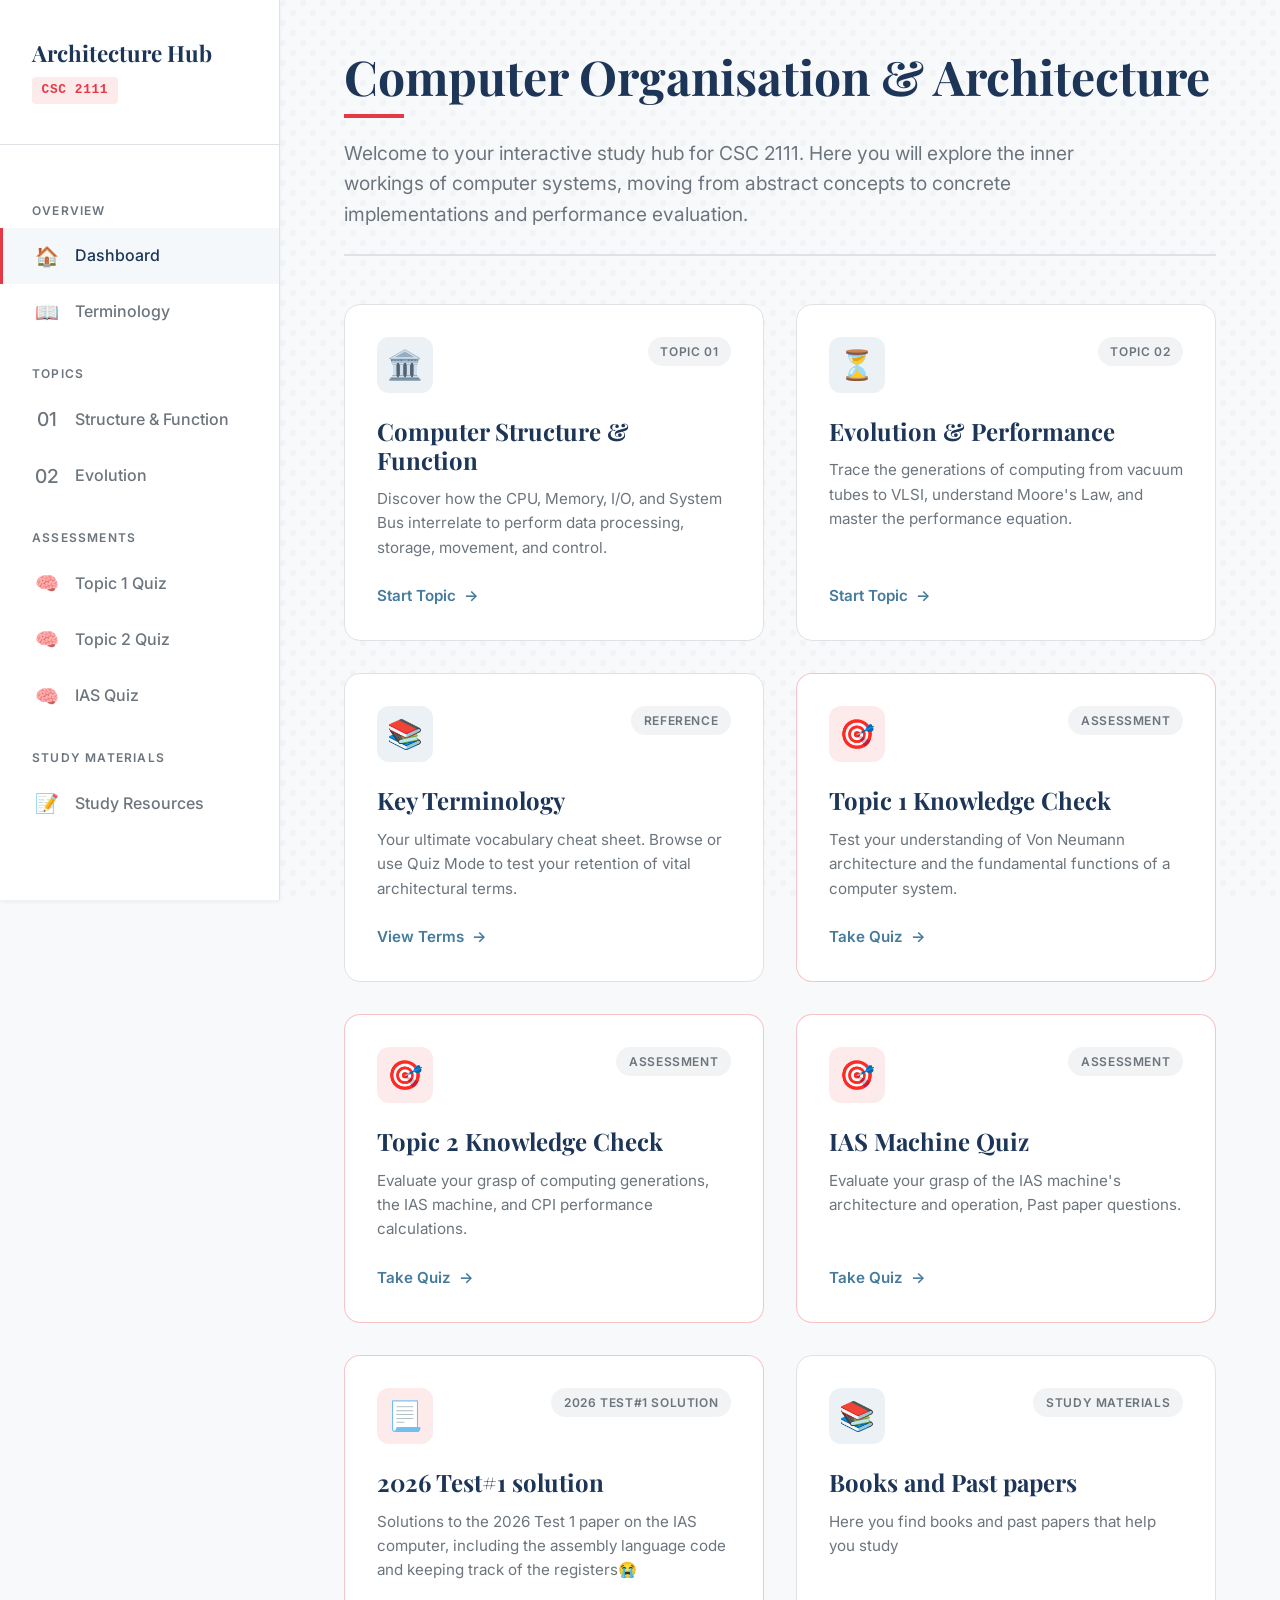
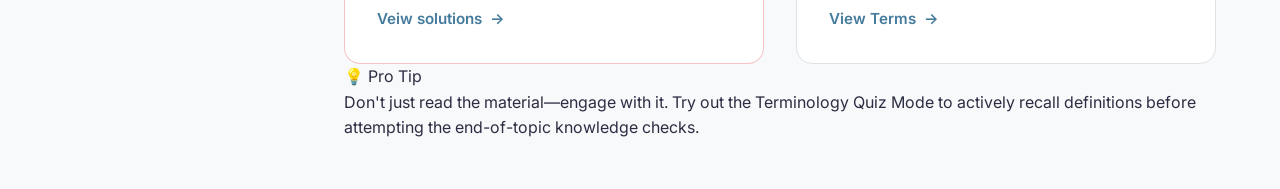
==== index.html @ 971e926a "Fix typo in card text for 2026 Test#1 solution" ====
<!DOCTYPE html>
<html lang="en">
<head>
    <meta charset="UTF-8">
    <meta name="viewport" content="width=device-width, initial-scale=1.0">
    <title>CSC 2111 - Computer Architecture Hub</title>
    <link rel="stylesheet" href="styles.css">
</head>
<body>

    <!-- Sidebar Navigation -->
    <aside class="sidebar">
        <div class="sidebar-header">
            <h2>Architecture Hub</h2>
            <span class="course-code">CSC 2111</span>
        </div>
        
        <nav class="nav-menu">
            <div class="nav-group-title">Overview</div>
            <ul>
                <li class="nav-item"><a href="index.html" class="nav-link active"><span class="nav-icon">🏠</span> Dashboard</a></li>
                <li class="nav-item"><a href="terminology.html" class="nav-link"><span class="nav-icon">📖</span> Terminology</a></li>
            </ul>

            <div class="nav-group-title">Topics</div>
            <ul>
                <li class="nav-item"><a href="topic1.html" class="nav-link"><span class="nav-icon">01</span> Structure & Function</a></li>
                <li class="nav-item"><a href="topic2.html" class="nav-link"><span class="nav-icon">02</span> Evolution</a></li>
            </ul>
            <div class="nav-group-title">Assessments</div>
            <ul>
                <li class="nav-item"><a href="quiz_topic1.html" class="nav-link"><span class="nav-icon">🧠</span> Topic 1 Quiz</a></li>
                <li class="nav-item"><a href="quiz_topic2.html" class="nav-link"><span class="nav-icon">🧠</span> Topic 2 Quiz</a></li>
                <li class="nav-item"><a href="IAS_Quiz_CSC2111.html" class="nav-link"><span class="nav-icon">🧠</span> IAS Quiz</a></li>
            </ul>
            <div class="nav-group-title">Study Materials</div>
            <ul>
                <li class="nav-item"><a href="https://drive.google.com/drive/folders/1xwONuQDSrN_1rwHUkRajKrvDlfbT7kjL?usp=drive_link" class="nav-link"><span class="nav-icon">📝</span> Study Resources</a></li>
            </ul>
        </nav>
    </aside>

    <!-- Main Content -->
    <main class="main-content">
        <header class="page-header">
            <h1 class="page-title">Computer Organisation & Architecture</h1>
            <p class="page-description">
                Welcome to your interactive study hub for CSC 2111. Here you will explore the inner workings of computer systems, moving from abstract concepts to concrete implementations and performance evaluation.
            </p>
        </header>

        <section class="dashboard-grid">
            
            <a href="topic1.html" class="card">
                <div class="card-top">
                    <div class="card-icon">🏛️</div>
                    <span class="card-tag">Topic 01</span>
                </div>
                <h3 class="card-title">Computer Structure & Function</h3>
                <p class="card-text">Discover how the CPU, Memory, I/O, and System Bus interrelate to perform data processing, storage, movement, and control.</p>
                <div class="card-action">Start Topic</div>
            </a>

            <a href="topic2.html" class="card">
                <div class="card-top">
                    <div class="card-icon">⏳</div>
                    <span class="card-tag">Topic 02</span>
                </div>
                <h3 class="card-title">Evolution & Performance</h3>
                <p class="card-text">Trace the generations of computing from vacuum tubes to VLSI, understand Moore's Law, and master the performance equation.</p>
                <div class="card-action">Start Topic</div>
            </a>

            <a href="csc2111_terminology.html" class="card">
                <div class="card-top">
                    <div class="card-icon">📚</div>
                    <span class="card-tag">Reference</span>
                </div>
                <h3 class="card-title">Key Terminology</h3>
                <p class="card-text">Your ultimate vocabulary cheat sheet. Browse or use Quiz Mode to test your retention of vital architectural terms.</p>
                <div class="card-action">View Terms</div>
            </a>

            <a href="quiz_topic1.html" class="card quiz-card">
                <div class="card-top">
                    <div class="card-icon">🎯</div>
                    <span class="card-tag">Assessment</span>
                </div>
                <h3 class="card-title">Topic 1 Knowledge Check</h3>
                <p class="card-text">Test your understanding of Von Neumann architecture and the fundamental functions of a computer system.</p>
                <div class="card-action">Take Quiz</div>
            </a>

            <a href="quiz_topic2.html" class="card quiz-card">
                <div class="card-top">
                    <div class="card-icon">🎯</div>
                    <span class="card-tag">Assessment</span>
                </div>
                <h3 class="card-title">Topic 2 Knowledge Check</h3>
                <p class="card-text">Evaluate your grasp of computing generations, the IAS machine, and CPI performance calculations.</p>
                <div class="card-action">Take Quiz</div>
            </a>

            <a href="IAS_Quiz_CSC2111.html" class="card quiz-card">
                <div class="card-top">
                    <div class="card-icon">🎯</div>
                    <span class="card-tag">Assessment</span>
                </div>
                <h3 class="card-title">IAS Machine Quiz</h3>
                <p class="card-text">Evaluate your grasp of the IAS machine's architecture and operation, Past paper questions.</p>
                <div class="card-action">Take Quiz</div>
            </a>
             <a href="https://drive.google.com/file/d/1ZmFX_OS6eNRaTkZu0lhBbYvGMC4f3Sz4/view?usp=drive_link" class="card quiz-card">
                <div class="card-top">
                    <div class="card-icon">📃</div>
                    <span class="card-tag">2026 Test#1 solution</span>
                </div>
                <h3 class="card-title">2026 Test#1 solution</h3>
                <p class="card-text">Solutions to the 2026 Test 1 paper on the IAS computer, including the assembly language code and keeping track of the registers😭</p>
                <div class="card-action">Veiw solutions</div>
            </a>

            <a href="https://drive.google.com/drive/folders/1xwONuQDSrN_1rwHUkRajKrvDlfbT7kjL?usp=drive_link" class="card">
                <div class="card-top">
                    <div class="card-icon">📚</div>
                    <span class="card-tag">Study Materials </span>
                </div>
                <h3 class="card-title">Books and Past papers</h3>
                <p class="card-text">Here you find books and past papers that help you study</p>
                <div class="card-action">View Terms</div>
            </a>

        </section>

        <div class="callout">
            <div class="callout-title">
                <span class="callout-icon">💡</span> Pro Tip
            </div>
            <p>Don't just read the material—engage with it. Try out the Terminology Quiz Mode to actively recall definitions before attempting the end-of-topic knowledge checks.</p>
        </div>
    </main>

</body>
</html>
---- styles.css ----
@import url('https://fonts.googleapis.com/css2?family=Inter:wght@300;400;500;600&family=Playfair+Display:ital,wght@0,400;0,600;0,700;1,400&display=swap');

:root {
  --bg-color: #f8f9fa;
  --surface-color: #ffffff;
  --text-primary: #2b2d42;
  --text-secondary: #6c757d;
  --accent-primary: #1d3557;
  --accent-secondary: #457b9d;
  --accent-highlight: #e63946;
  --border-color: #dee2e6;
  --success-color: #2a9d8f;
  
  --font-heading: 'Playfair Display', serif;
  --font-body: 'Inter', sans-serif;
  --font-mono: 'Courier New', Courier, monospace;
  
  --shadow-sm: 0 2px 4px rgba(0,0,0,0.05);
  --shadow-md: 0 4px 12px rgba(0,0,0,0.08);
  --shadow-hover: 0 8px 24px rgba(0,0,0,0.12);
  
  --radius-sm: 4px;
  --radius-md: 8px;
  --radius-lg: 16px;
  
  --nav-width: 280px;
}

* {
  margin: 0;
  padding: 0;
  box-sizing: border-box;
}

body {
  font-family: var(--font-body);
  background-color: var(--bg-color);
  color: var(--text-primary);
  line-height: 1.6;
  display: flex;
  min-height: 100vh;
}

/* Background Texture */
body::before {
  content: '';
  position: fixed;
  inset: 0;
  background-image: url("data:image/svg+xml,%3Csvg width='20' height='20' viewBox='0 0 20 20' xmlns='http://www.w3.org/2000/svg'%3E%3Cg fill='%23e9ecef' fill-opacity='0.4' fill-rule='evenodd'%3E%3Ccircle cx='3' cy='3' r='3'/%3E%3Ccircle cx='13' cy='13' r='3'/%3E%3C/g%3E%3C/svg%3E");
  pointer-events: none;
  z-index: -1;
}

/* Typography */
h1, h2, h3, h4, h5, h6 {
  font-family: var(--font-heading);
  color: var(--accent-primary);
  line-height: 1.2;
}

a {
  color: inherit;
  text-decoration: none;
  transition: all 0.2s ease;
}

a:hover {
  color: var(--accent-highlight);
}

/* Sidebar Navigation */
.sidebar {
  width: var(--nav-width);
  background-color: var(--surface-color);
  border-right: 1px solid var(--border-color);
  height: 100vh;
  position: fixed;
  left: 0;
  top: 0;
  display: flex;
  flex-direction: column;
  box-shadow: var(--shadow-sm);
  z-index: 1000;
}

.sidebar-header {
  padding: 2.5rem 2rem;
  border-bottom: 1px solid var(--border-color);
  background-color: var(--surface-color);
}

.sidebar-header h2 {
  font-size: 1.4rem;
  font-weight: 700;
  margin-bottom: 0.5rem;
}

.course-code {
  display: inline-block;
  font-family: var(--font-mono);
  font-size: 0.8rem;
  color: var(--accent-highlight);
  background-color: rgba(230, 57, 70, 0.1);
  padding: 0.2rem 0.6rem;
  border-radius: var(--radius-sm);
  font-weight: 600;
  letter-spacing: 0.05em;
}

.nav-menu {
  padding: 2rem 0;
  overflow-y: auto;
  flex-grow: 1;
}

.nav-item {
  list-style: none;
}

.nav-link {
  display: flex;
  align-items: center;
  padding: 0.8rem 2rem;
  color: var(--text-secondary);
  font-weight: 500;
  transition: all 0.2s ease;
  border-left: 3px solid transparent;
}

.nav-link:hover, .nav-link.active {
  color: var(--accent-primary);
  background-color: rgba(69, 123, 157, 0.05);
  border-left-color: var(--accent-highlight);
}

.nav-icon {
  margin-right: 1rem;
  font-size: 1.2rem;
  width: 24px;
  text-align: center;
}

.nav-group-title {
  padding: 1.5rem 2rem 0.5rem;
  font-size: 0.75rem;
  text-transform: uppercase;
  letter-spacing: 0.1em;
  color: var(--text-secondary);
  font-weight: 600;
}

/* Main Content Area */
.main-content {
  flex: 1;
  margin-left: var(--nav-width);
  padding: 3rem 4rem;
  max-width: 1400px;
  width: 100%;
}

/* Page Header */
.page-header {
  margin-bottom: 3rem;
  padding-bottom: 1.5rem;
  border-bottom: 2px solid var(--border-color);
  animation: fadeInDown 0.8s ease;
}

.page-title {
  font-size: 3rem;
  margin-bottom: 1rem;
  position: relative;
}

.page-title::after {
  content: '';
  position: absolute;
  bottom: -0.8rem;
  left: 0;
  width: 60px;
  height: 4px;
  background-color: var(--accent-highlight);
}

.page-description {
  font-size: 1.2rem;
  color: var(--text-secondary);
  max-width: 800px;
  margin-top: 2rem;
}

/* Dashboard Grid */
.dashboard-grid {
  display: grid;
  grid-template-columns: repeat(auto-fit, minmax(320px, 1fr));
  gap: 2rem;
  animation: fadeInUp 0.8s ease 0.2s backwards;
}

/* Cards */
.card {
  background-color: var(--surface-color);
  border-radius: var(--radius-lg);
  border: 1px solid var(--border-color);
  padding: 2rem;
  transition: all 0.3s ease;
  position: relative;
  overflow: hidden;
  display: flex;
  flex-direction: column;
}

.card:hover {
  transform: translateY(-5px);
  box-shadow: var(--shadow-hover);
  border-color: var(--accent-secondary);
}

.card-top {
  display: flex;
  justify-content: space-between;
  align-items: flex-start;
  margin-bottom: 1.5rem;
}

.card-icon {
  width: 56px;
  height: 56px;
  border-radius: 12px;
  background: rgba(69, 123, 157, 0.1);
  color: var(--accent-secondary);
  display: flex;
  align-items: center;
  justify-content: center;
  font-size: 1.8rem;
}

.card-tag {
  font-size: 0.75rem;
  font-weight: 600;
  text-transform: uppercase;
  letter-spacing: 0.05em;
  padding: 0.3rem 0.8rem;
  border-radius: 20px;
  background-color: #f1f3f5;
  color: var(--text-secondary);
}

.card-title {
  font-size: 1.5rem;
  margin-bottom: 0.8rem;
  color: var(--accent-primary);
}

.card-text {
  color: var(--text-secondary);
  font-size: 0.95rem;
  margin-bottom: 1.5rem;
  flex-grow: 1;
}

.card-action {
  display: inline-flex;
  align-items: center;
  font-weight: 600;
  font-size: 0.95rem;
  color: var(--accent-secondary);
}

.card-action::after {
  content: '→';
  margin-left: 0.5rem;
  transition: transform 0.2s ease;
}

.card:hover .card-action::after {
  transform: translateX(5px);
}

/* Quizzes specific styling */
.quiz-card {
  border-color: rgba(230, 57, 70, 0.3);
}

.quiz-card .card-icon {
  background: rgba(230, 57, 70, 0.1);
  color: var(--accent-highlight);
}

/* Animations */
@keyframes fadeInUp {
  from { opacity: 0; transform: translateY(20px); }
  to { opacity: 1; transform: translateY(0); }
}

@keyframes fadeInDown {
  from { opacity: 0; transform: translateY(-20px); }
  to { opacity: 1; transform: translateY(0); }
}

/* Responsive */
@media (max-width: 992px) {
  .sidebar {
    transform: translateX(-100%);
    transition: transform 0.3s ease;
  }
  
  .main-content {
    margin-left: 0;
    padding: 2rem;
  }
}
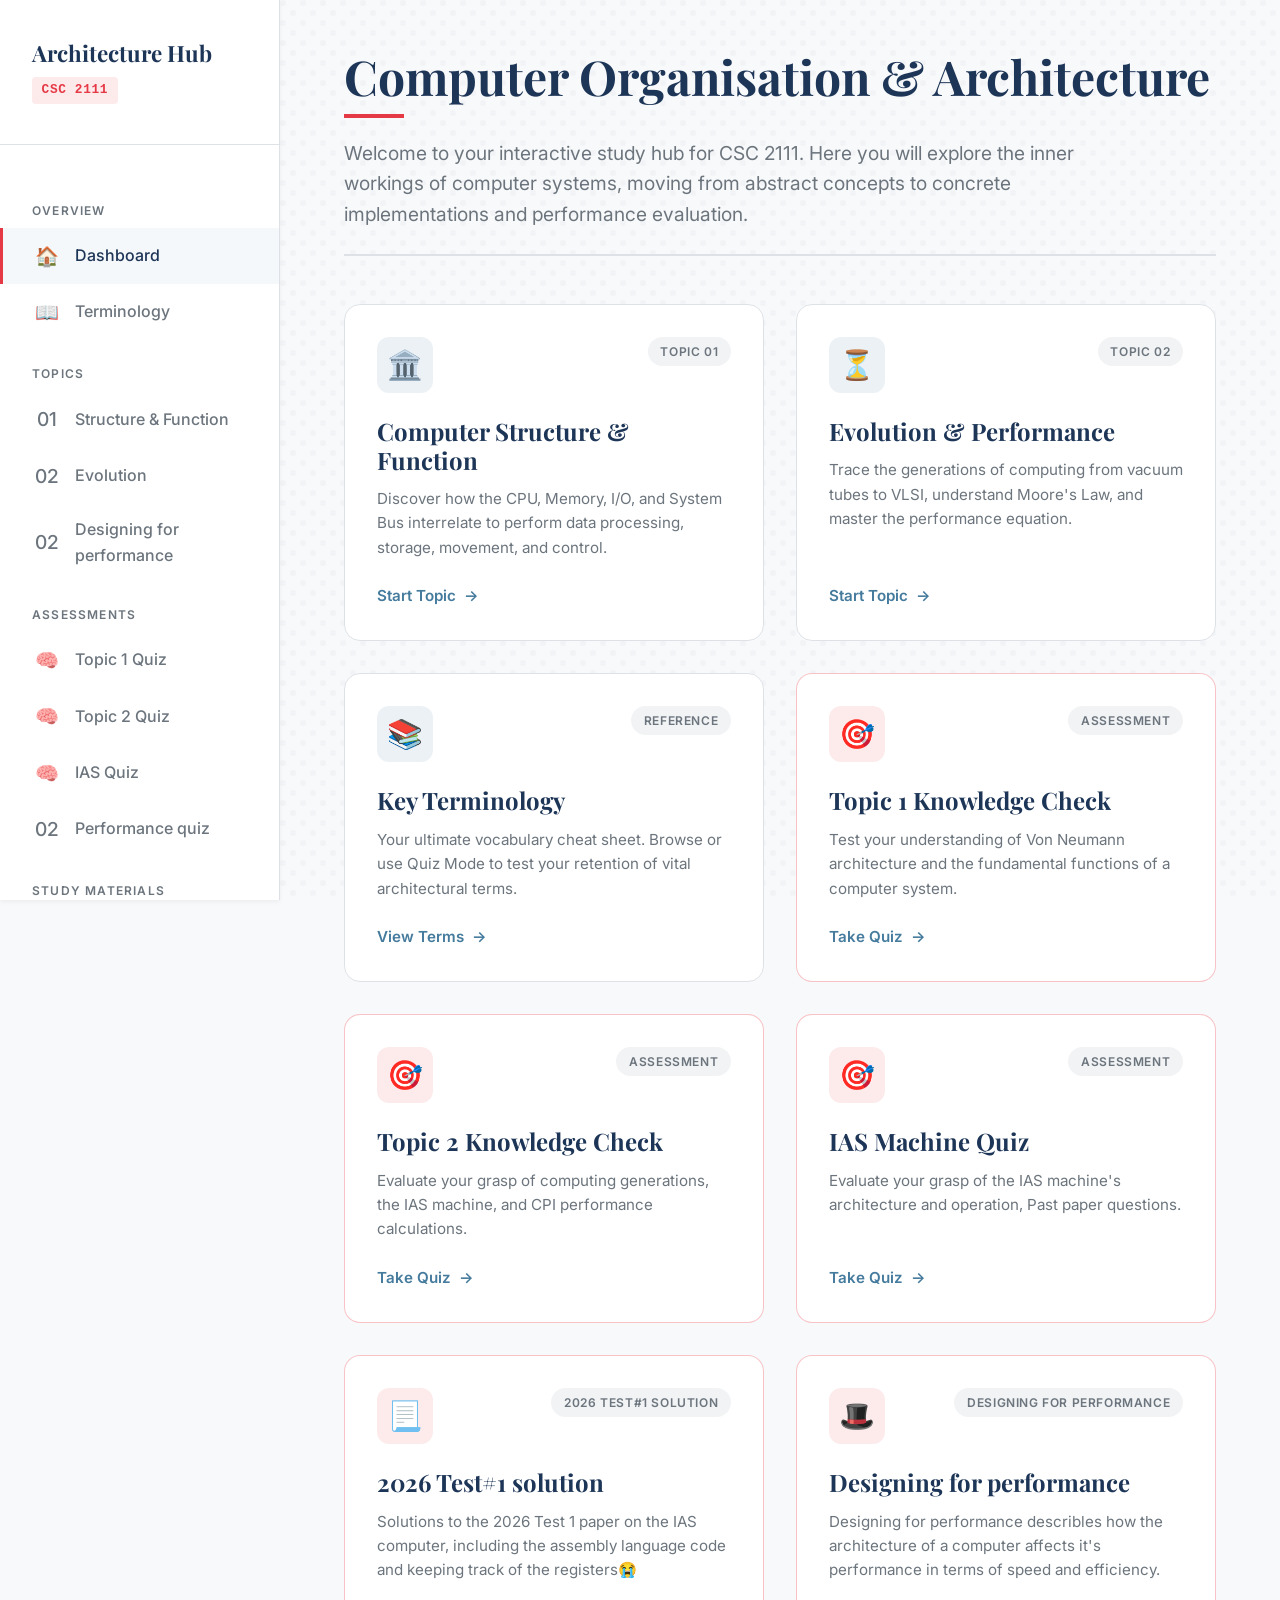
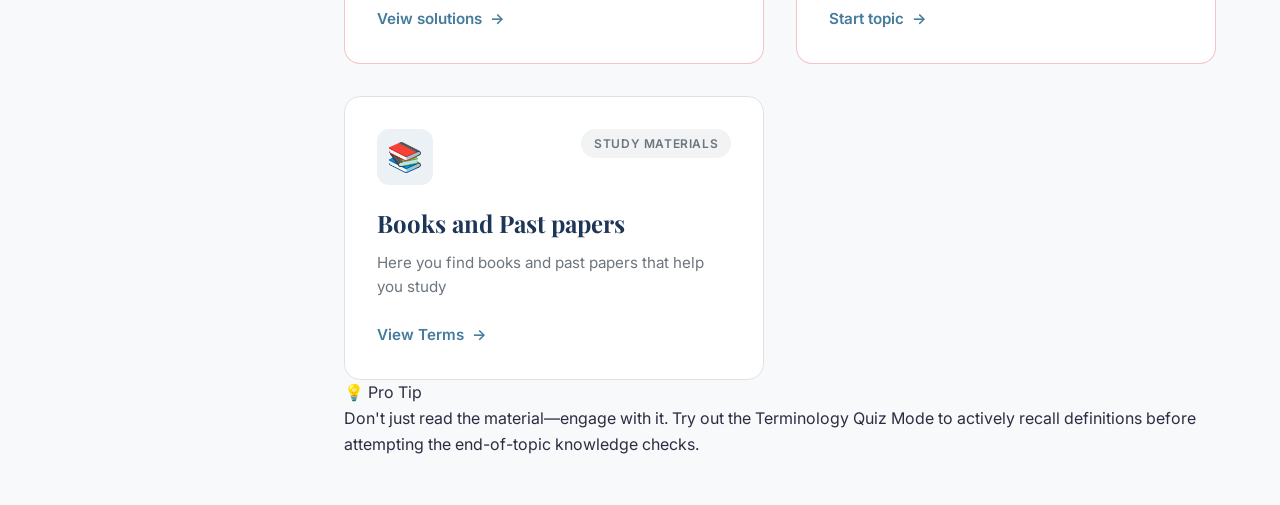
==== commit 6fbc4595: "Update navigation links and add performance topic Added a new topic which is designing for performan" ====
--- a/index.html
+++ b/index.html
@@ -19,19 +19,21 @@
             <div class="nav-group-title">Overview</div>
             <ul>
                 <li class="nav-item"><a href="index.html" class="nav-link active"><span class="nav-icon">🏠</span> Dashboard</a></li>
-                <li class="nav-item"><a href="terminology.html" class="nav-link"><span class="nav-icon">📖</span> Terminology</a></li>
+                <li class="nav-item"><a href="csc2111_terminology.html" class="nav-link"><span class="nav-icon">📖</span> Terminology</a></li>
             </ul>
 
             <div class="nav-group-title">Topics</div>
             <ul>
                 <li class="nav-item"><a href="topic1.html" class="nav-link"><span class="nav-icon">01</span> Structure & Function</a></li>
                 <li class="nav-item"><a href="topic2.html" class="nav-link"><span class="nav-icon">02</span> Evolution</a></li>
+                <li class="nav-item"><a href="topic3_performance.html" class="nav-link"><span class="nav-icon">02</span> Designing for performance</a></li>
             </ul>
             <div class="nav-group-title">Assessments</div>
             <ul>
                 <li class="nav-item"><a href="quiz_topic1.html" class="nav-link"><span class="nav-icon">🧠</span> Topic 1 Quiz</a></li>
                 <li class="nav-item"><a href="quiz_topic2.html" class="nav-link"><span class="nav-icon">🧠</span> Topic 2 Quiz</a></li>
                 <li class="nav-item"><a href="IAS_Quiz_CSC2111.html" class="nav-link"><span class="nav-icon">🧠</span> IAS Quiz</a></li>
+                <li class="nav-item"><a href="topic3_performance.html" class="nav-link"><span class="nav-icon">02</span> Performance quiz</a></li>
             </ul>
             <div class="nav-group-title">Study Materials</div>
             <ul>
@@ -119,6 +121,15 @@
                 <p class="card-text">Solutions to the 2026 Test 1 paper on the IAS computer, including the assembly language code and keeping track of the registers😭</p>
                 <div class="card-action">Veiw solutions</div>
             </a>
+             <a href="topic3_performance.html" class="card quiz-card">
+                <div class="card-top">
+                    <div class="card-icon">🎩</div>
+                    <span class="card-tag">Designing for performance</span>
+                </div>
+                <h3 class="card-title">Designing for performance</h3>
+                <p class="card-text">Designing for performance describles how the architecture of a computer affects it's performance in terms of speed and efficiency.</p>
+                <div class="card-action">Start topic</div>
+            </a>
 
             <a href="https://drive.google.com/drive/folders/1xwONuQDSrN_1rwHUkRajKrvDlfbT7kjL?usp=drive_link" class="card">
                 <div class="card-top">
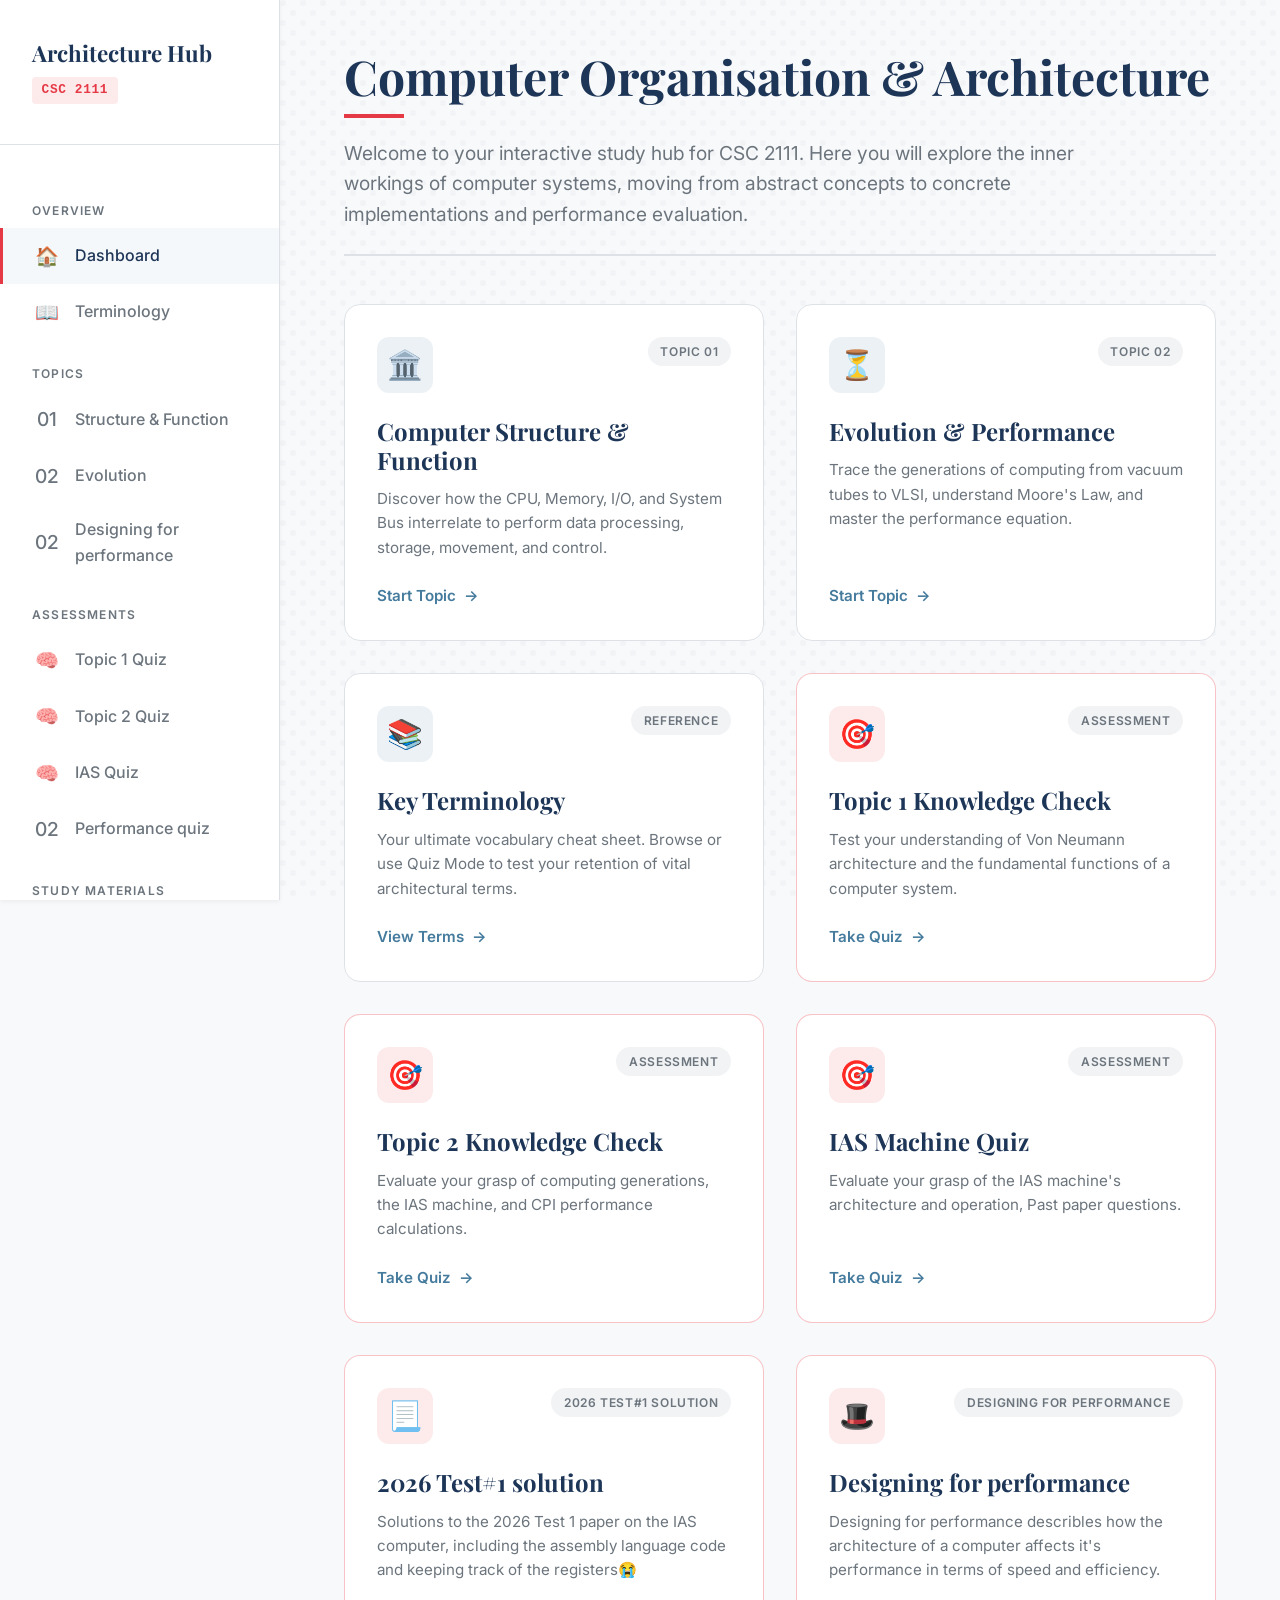
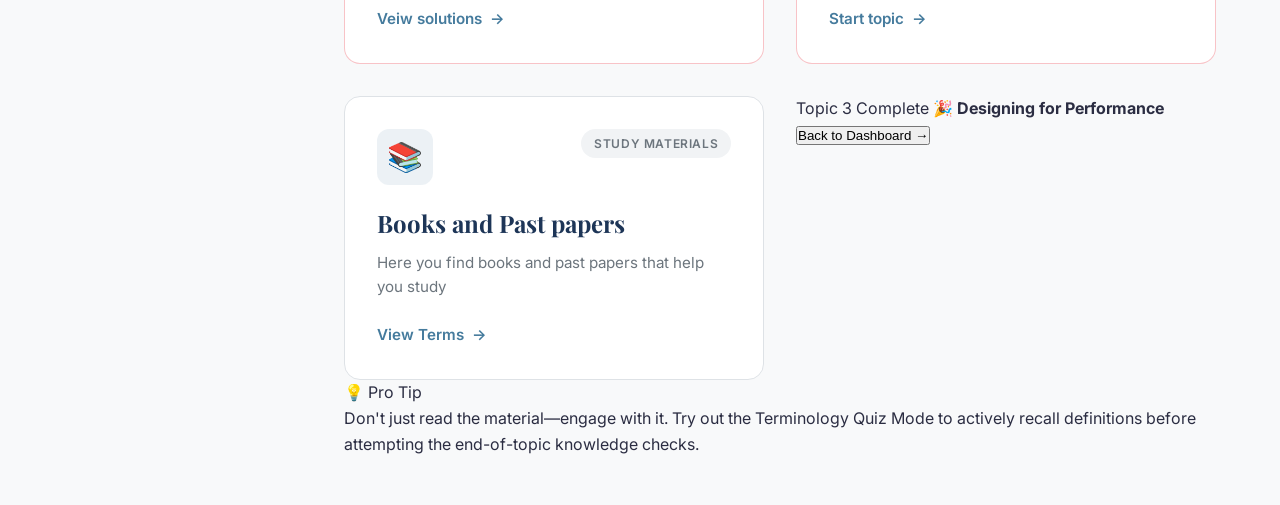
==== commit 1b69b69d: "Add score bar with completion message to index.html Added a score bar with completion message and bu" ====
--- a/index.html
+++ b/index.html
@@ -140,7 +140,11 @@
                 <p class="card-text">Here you find books and past papers that help you study</p>
                 <div class="card-action">View Terms</div>
             </a>
-
+             <div class="score-bar">
+                <span>Topic 3 Complete 🎉</span>
+                <strong>Designing for Performance</strong>
+                <button class="finish-btn" onclick="window.location.href='index.html'">Back to Dashboard →</button>
+            </div>
         </section>
 
         <div class="callout">
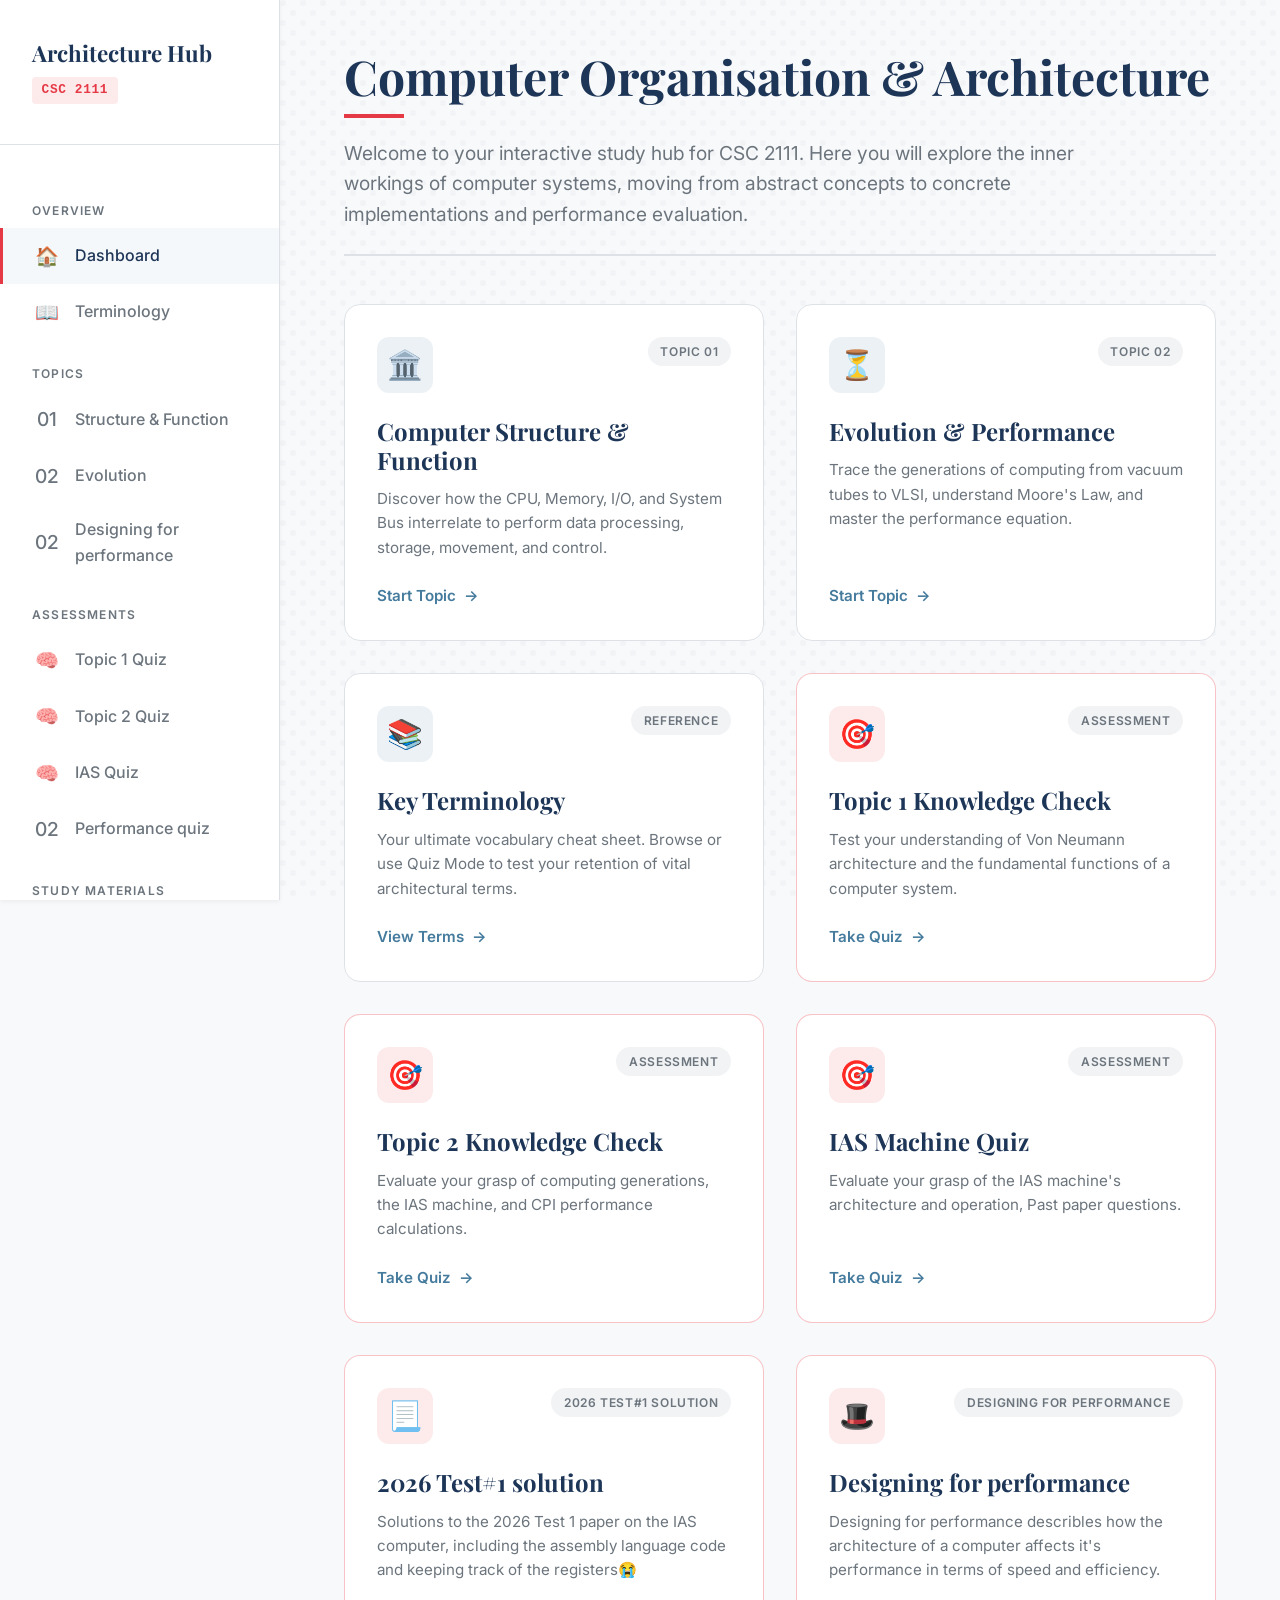
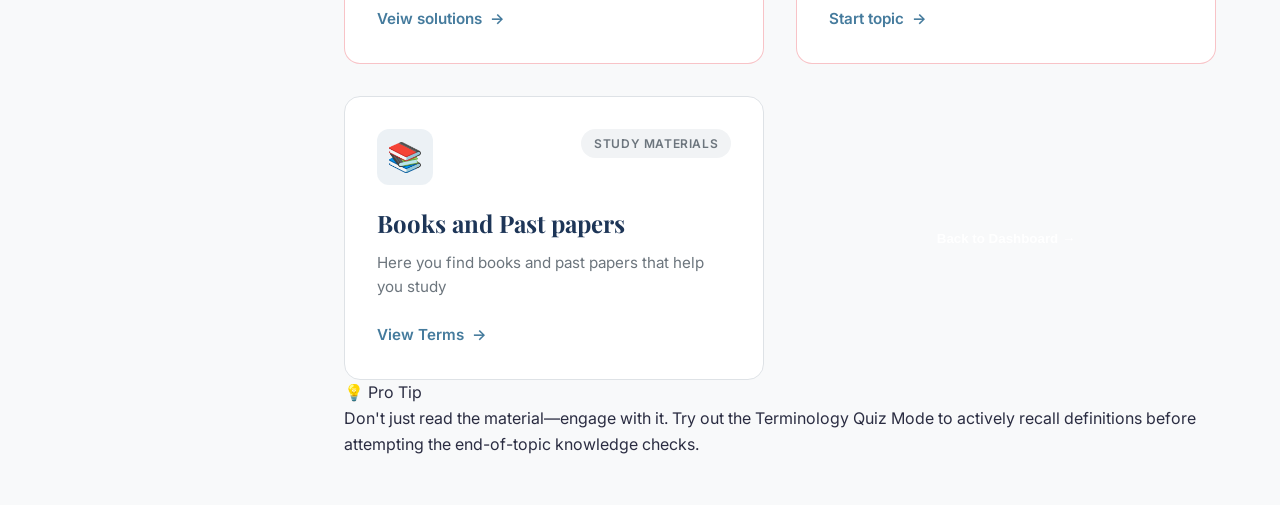
==== commit 8e2e06fb: "Remove score bar from index.html Removed the score bar section from the HTML." ====
--- a/index.html
+++ b/index.html
@@ -140,12 +140,8 @@
                 <p class="card-text">Here you find books and past papers that help you study</p>
                 <div class="card-action">View Terms</div>
             </a>
-             <div class="score-bar">
-                <span>Topic 3 Complete 🎉</span>
-                <strong>Designing for Performance</strong>
-                <button class="finish-btn" onclick="window.location.href='index.html'">Back to Dashboard →</button>
-            </div>
-        </section>
+            <button class="finish-btn" onclick="window.location.href='index.html'">Back to Dashboard →</button>
+         </section>
 
         <div class="callout">
             <div class="callout-title">
--- a/styles.css
+++ b/styles.css
@@ -286,6 +286,12 @@
   background: rgba(230, 57, 70, 0.1);
   color: var(--accent-highlight);
 }
+  .score-bar{display:flex;justify-content:space-between;align-items:center;background:var(--card);border:1px solid var(--border);border-radius:10px;padding:1rem 1.5rem;margin:2rem 0;flex-wrap:wrap;gap:1rem;}
+  .score-bar span{font-family:'IBM Plex Mono',monospace;font-size:0.8rem;color:var(--text-dim);}
+  .score-bar strong{font-family:'IBM Plex Mono',monospace;font-size:1.1rem;color:var(--accent);}
+  .finish-btn{background:var(--accent2);color:#fff;border:none;padding:0.8rem 2rem;border-radius:8px;font-family:'Outfit',sans-serif;font-weight:700;cursor:pointer;transition:opacity 0.2s;}
+  .finish-btn:hover{opacity:0.85;}
+
 
 /* Animations */
 @keyframes fadeInUp {
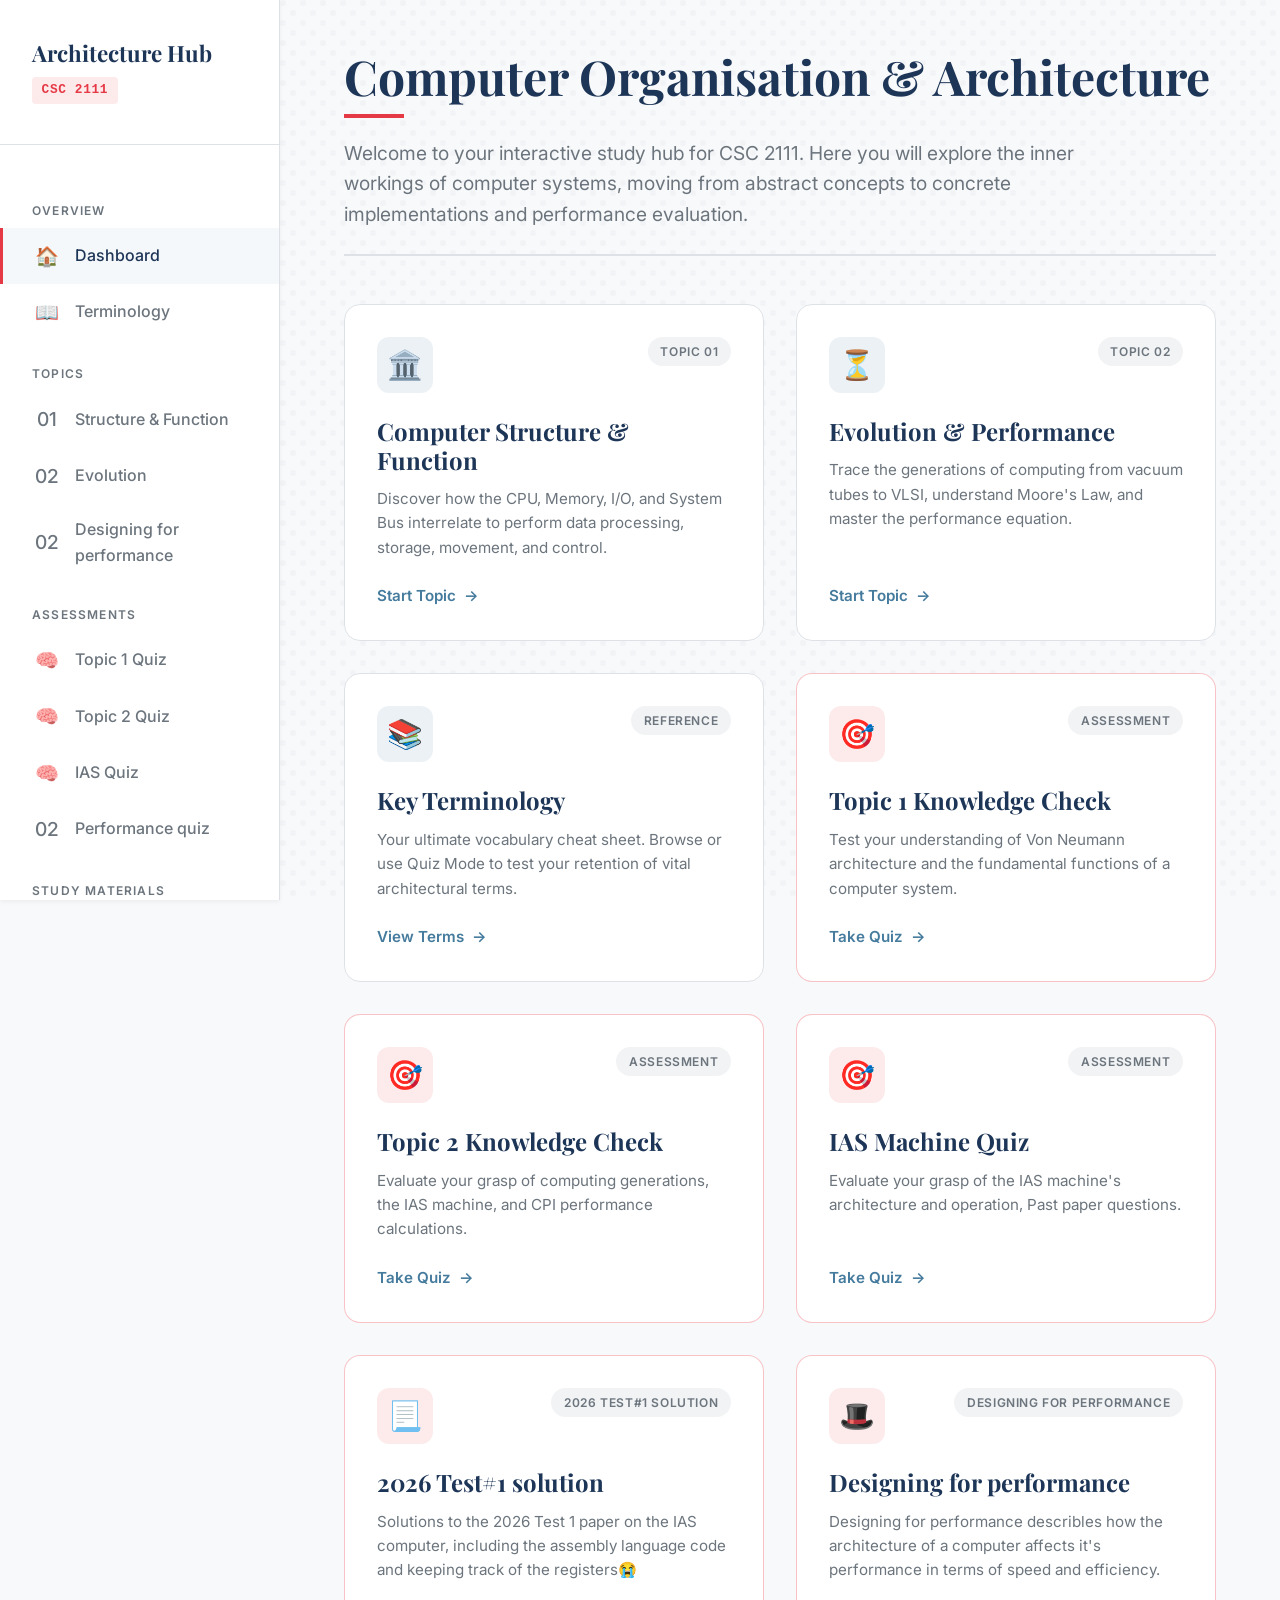
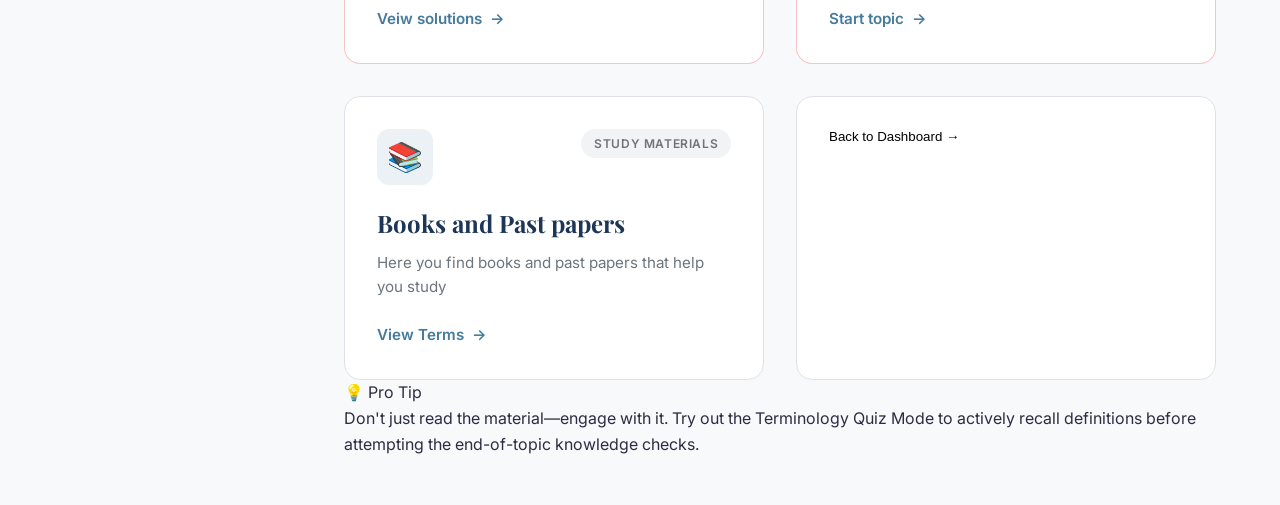
==== commit 5354b24a: "Update button link to redirect to new dashboard" ====
--- a/index.html
+++ b/index.html
@@ -140,7 +140,7 @@
                 <p class="card-text">Here you find books and past papers that help you study</p>
                 <div class="card-action">View Terms</div>
             </a>
-            <button class="finish-btn" onclick="window.location.href='index.html'">Back to Dashboard →</button>
+            <button class="finish-btn" onclick="window.location.href='https://nicholaskambwela.github.io/EliteHub/'">Back to Dashboard →</button>
          </section>
 
         <div class="callout">
--- a/styles.css
+++ b/styles.css
@@ -286,10 +286,16 @@
   background: rgba(230, 57, 70, 0.1);
   color: var(--accent-highlight);
 }
-  .score-bar{display:flex;justify-content:space-between;align-items:center;background:var(--card);border:1px solid var(--border);border-radius:10px;padding:1rem 1.5rem;margin:2rem 0;flex-wrap:wrap;gap:1rem;}
-  .score-bar span{font-family:'IBM Plex Mono',monospace;font-size:0.8rem;color:var(--text-dim);}
-  .score-bar strong{font-family:'IBM Plex Mono',monospace;font-size:1.1rem;color:var(--accent);}
-  .finish-btn{background:var(--accent2);color:#fff;border:none;padding:0.8rem 2rem;border-radius:8px;font-family:'Outfit',sans-serif;font-weight:700;cursor:pointer;transition:opacity 0.2s;}
+  .finish-btn{
+  background-color: var(--surface-color);
+  border-radius: var(--radius-lg);
+  border: 1px solid var(--border-color);
+  padding: 2rem;
+  transition: all 0.3s ease;
+  position: relative;
+  overflow: hidden;
+  display: flex;
+  flex-direction: column;}
   .finish-btn:hover{opacity:0.85;}
 
 
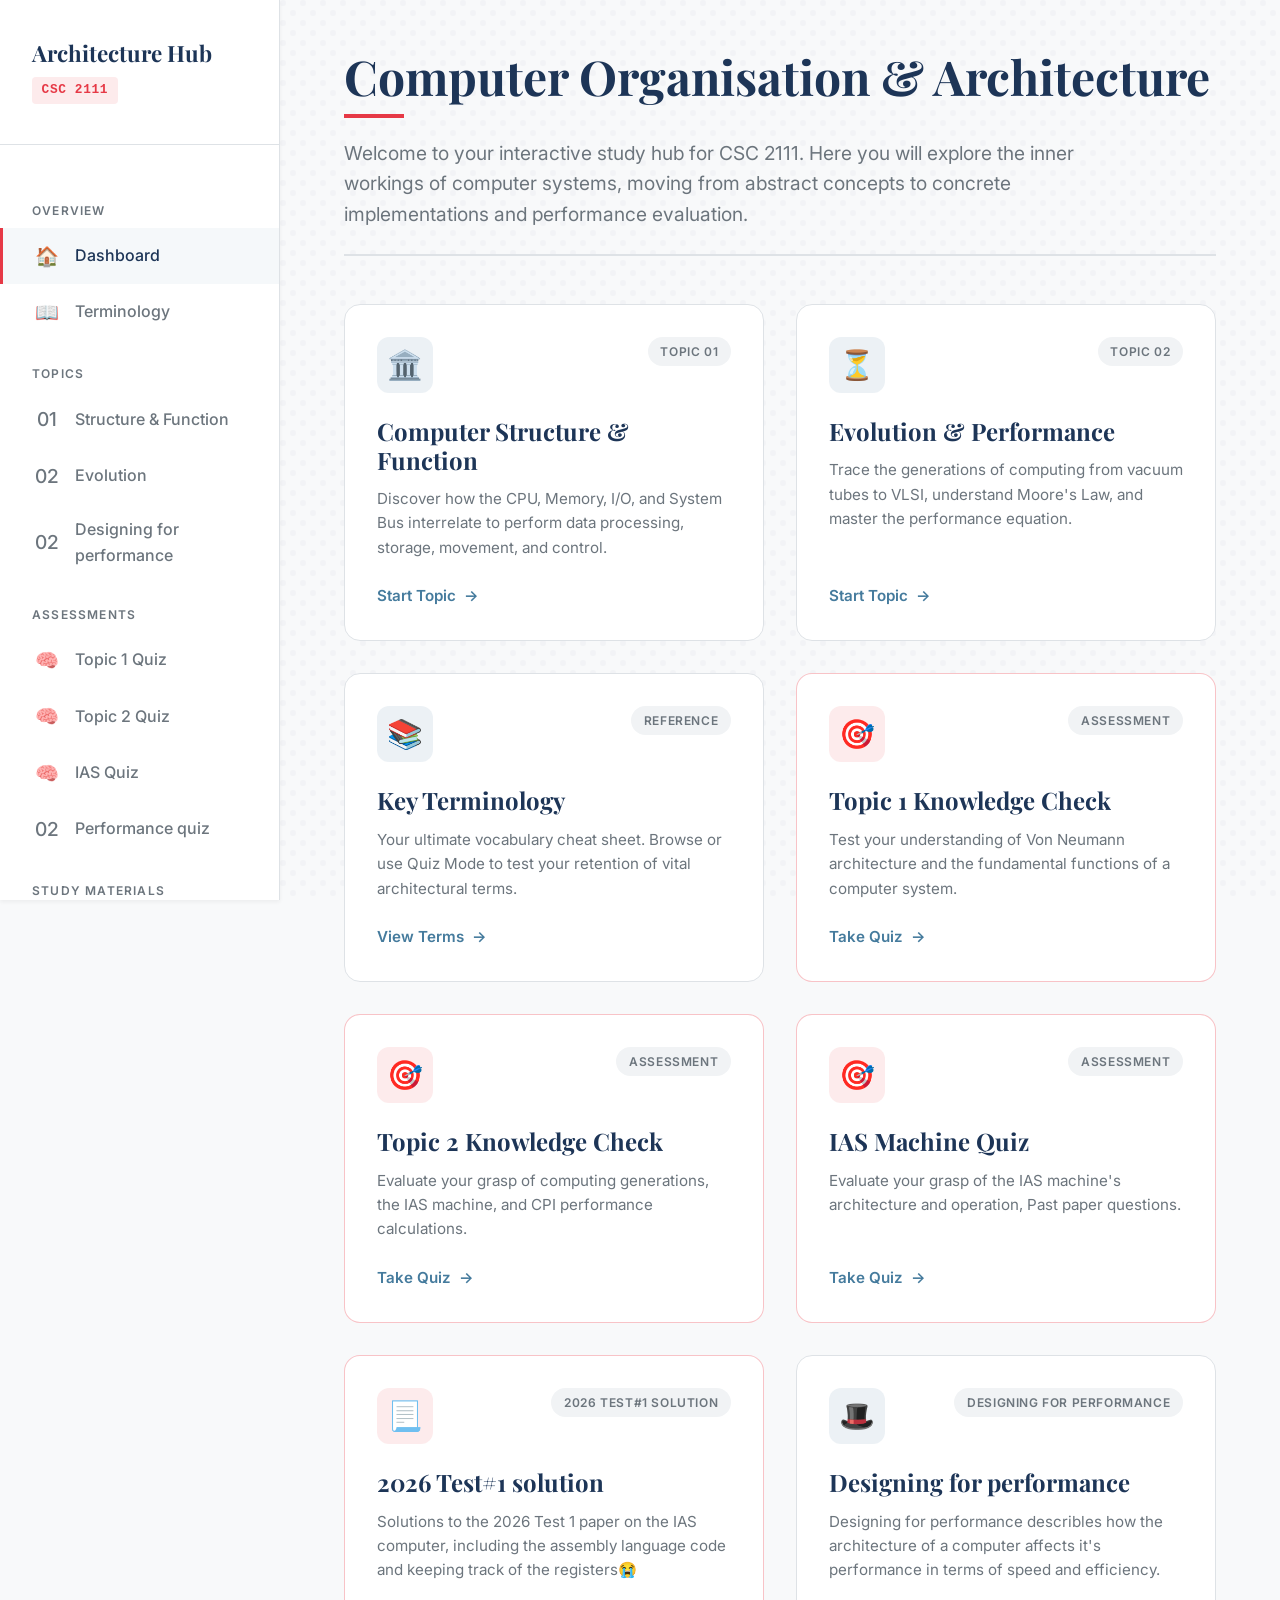
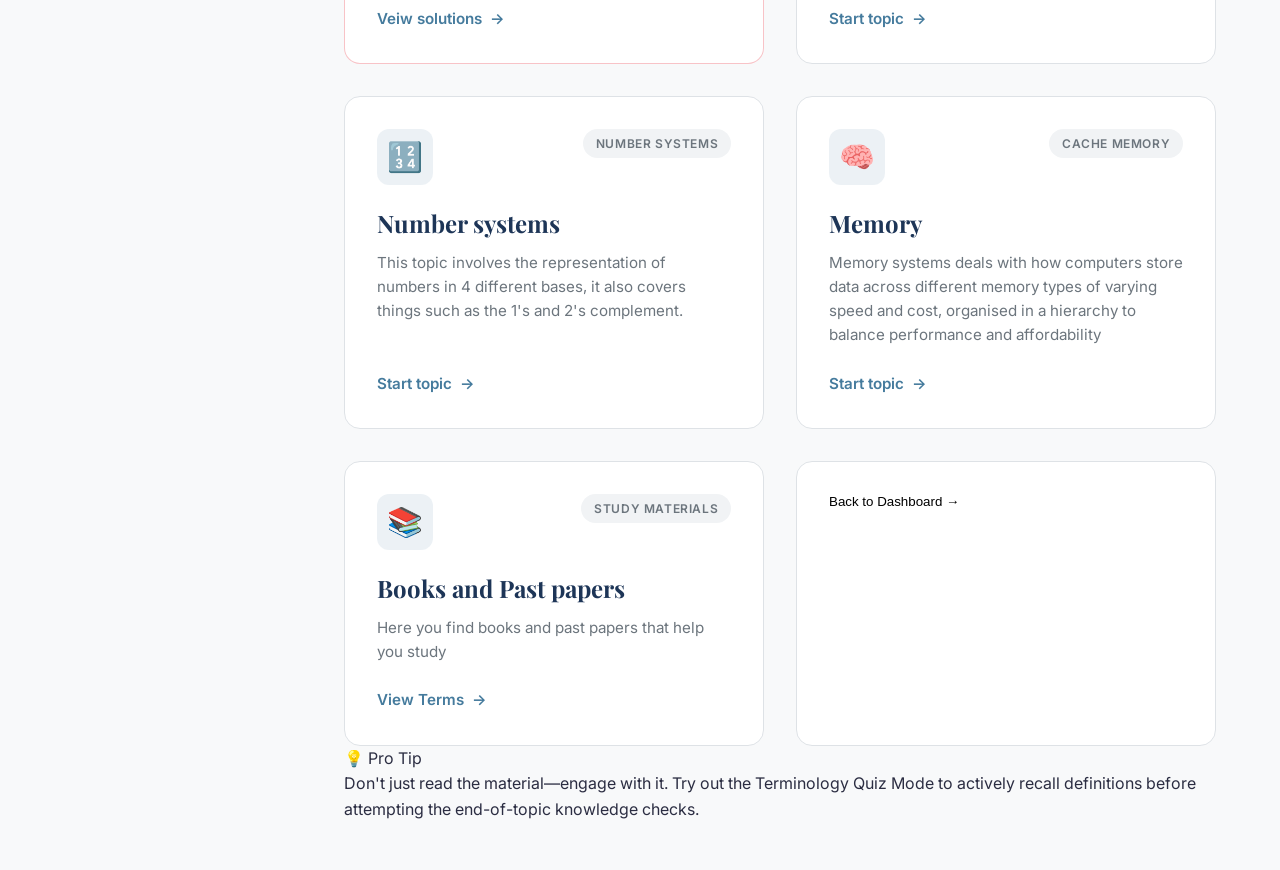
==== commit e6a4ea85: "Add new topics and update card links in index.html added two new topics" ====
--- a/index.html
+++ b/index.html
@@ -121,7 +121,7 @@
                 <p class="card-text">Solutions to the 2026 Test 1 paper on the IAS computer, including the assembly language code and keeping track of the registers😭</p>
                 <div class="card-action">Veiw solutions</div>
             </a>
-             <a href="topic3_performance.html" class="card quiz-card">
+             <a href="topic3_performance.html" class="card">
                 <div class="card-top">
                     <div class="card-icon">🎩</div>
                     <span class="card-tag">Designing for performance</span>
@@ -130,6 +130,26 @@
                 <p class="card-text">Designing for performance describles how the architecture of a computer affects it's performance in terms of speed and efficiency.</p>
                 <div class="card-action">Start topic</div>
             </a>
+            <a href="number_systems_csc2111.html" class="card">
+                <div class="card-top">
+                    <div class="card-icon">🔢</div>
+                    <span class="card-tag">Number systems </span>
+                </div>
+                <h3 class="card-title">Number systems</h3>
+                <p class="card-text">This topic involves the representation of numbers in 4 different bases, it also covers things such as the 1's and 2's complement.</p>
+                <div class="card-action">Start topic</div>
+            </a>
+            <a href="cache_memory_csc2111.html" class="card">
+                <div class="card-top">
+                    <div class="card-icon">🧠</div>
+                    <span class="card-tag">Cache memory </span>
+                </div>
+                <h3 class="card-title">Memory</h3>
+                <p class="card-text">Memory systems deals with how computers store data across different memory types of varying speed and cost, organised in a hierarchy to balance performance and affordability</p>
+                <div class="card-action">Start topic</div>
+            </a>
+
+
 
             <a href="https://drive.google.com/drive/folders/1xwONuQDSrN_1rwHUkRajKrvDlfbT7kjL?usp=drive_link" class="card">
                 <div class="card-top">
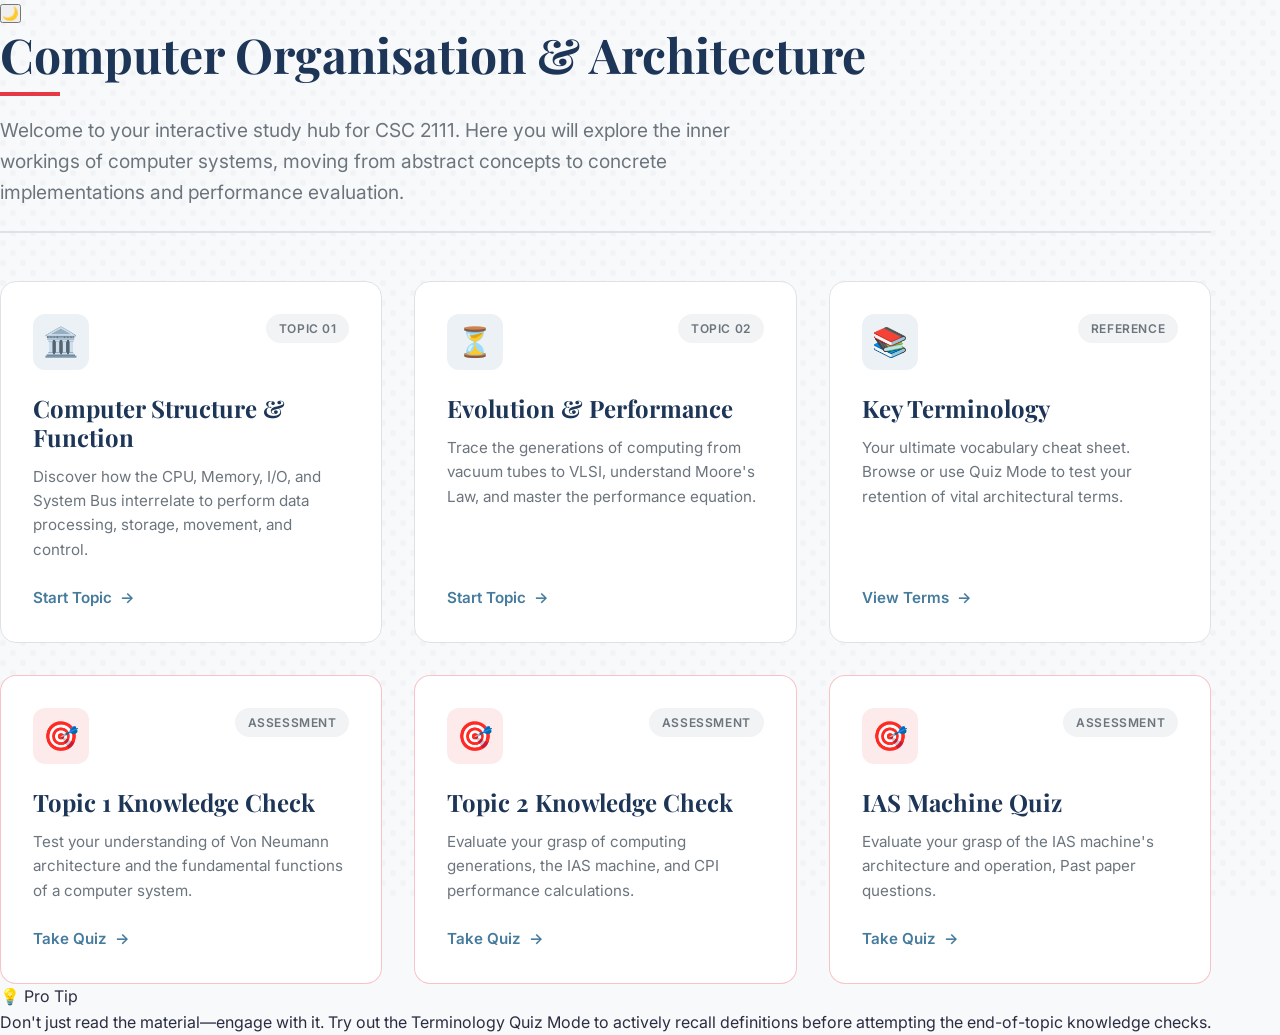
==== commit 1358f126: "Add files via upload" ====
--- a/index.html
+++ b/index.html
@@ -1,5 +1,5 @@
 <!DOCTYPE html>
-<html lang="en">
+<html data-theme="dark" lang="en">
 <head>
     <meta charset="UTF-8">
     <meta name="viewport" content="width=device-width, initial-scale=1.0">
@@ -8,7 +8,7 @@
 </head>
 <body>
 
-    <!-- Sidebar Navigation -->
+    <!-- Sidebar Navigation 
     <aside class="sidebar">
         <div class="sidebar-header">
             <h2>Architecture Hub</h2>
@@ -19,31 +19,40 @@
             <div class="nav-group-title">Overview</div>
             <ul>
                 <li class="nav-item"><a href="index.html" class="nav-link active"><span class="nav-icon">🏠</span> Dashboard</a></li>
-                <li class="nav-item"><a href="csc2111_terminology.html" class="nav-link"><span class="nav-icon">📖</span> Terminology</a></li>
+                <li class="nav-item"><a href="terminology.html" class="nav-link"><span class="nav-icon">📖</span> Terminology</a></li>
             </ul>
 
             <div class="nav-group-title">Topics</div>
             <ul>
                 <li class="nav-item"><a href="topic1.html" class="nav-link"><span class="nav-icon">01</span> Structure & Function</a></li>
                 <li class="nav-item"><a href="topic2.html" class="nav-link"><span class="nav-icon">02</span> Evolution</a></li>
-                <li class="nav-item"><a href="topic3_performance.html" class="nav-link"><span class="nav-icon">02</span> Designing for performance</a></li>
             </ul>
             <div class="nav-group-title">Assessments</div>
             <ul>
                 <li class="nav-item"><a href="quiz_topic1.html" class="nav-link"><span class="nav-icon">🧠</span> Topic 1 Quiz</a></li>
                 <li class="nav-item"><a href="quiz_topic2.html" class="nav-link"><span class="nav-icon">🧠</span> Topic 2 Quiz</a></li>
                 <li class="nav-item"><a href="IAS_Quiz_CSC2111.html" class="nav-link"><span class="nav-icon">🧠</span> IAS Quiz</a></li>
-                <li class="nav-item"><a href="topic3_performance.html" class="nav-link"><span class="nav-icon">02</span> Performance quiz</a></li>
             </ul>
             <div class="nav-group-title">Study Materials</div>
             <ul>
                 <li class="nav-item"><a href="https://drive.google.com/drive/folders/1xwONuQDSrN_1rwHUkRajKrvDlfbT7kjL?usp=drive_link" class="nav-link"><span class="nav-icon">📝</span> Study Resources</a></li>
             </ul>
         </nav>
-    </aside>
+    </aside>-->
 
     <!-- Main Content -->
-    <main class="main-content">
+    <section class="courses-section" id="courses">
+    <nav>
+        <button class="theme-toggle" onclick="toggleTheme()" aria-label="Toggle theme">
+            <div class="toggle-track">
+                <div class="toggle-thumb" id="toggleThumb">
+                     <!-- Moon / Sun icon swaps via JS -->
+                    <span id="toggleIcon">🌙</span>
+                </div>
+             </div>
+       </button>
+       
+    </nav>
         <header class="page-header">
             <h1 class="page-title">Computer Organisation & Architecture</h1>
             <p class="page-description">
@@ -73,7 +82,7 @@
                 <div class="card-action">Start Topic</div>
             </a>
 
-            <a href="csc2111_terminology.html" class="card">
+            <a href="terminology.html" class="card">
                 <div class="card-top">
                     <div class="card-icon">📚</div>
                     <span class="card-tag">Reference</span>
@@ -112,56 +121,10 @@
                 <p class="card-text">Evaluate your grasp of the IAS machine's architecture and operation, Past paper questions.</p>
                 <div class="card-action">Take Quiz</div>
             </a>
-             <a href="https://drive.google.com/file/d/1ZmFX_OS6eNRaTkZu0lhBbYvGMC4f3Sz4/view?usp=drive_link" class="card quiz-card">
-                <div class="card-top">
-                    <div class="card-icon">📃</div>
-                    <span class="card-tag">2026 Test#1 solution</span>
-                </div>
-                <h3 class="card-title">2026 Test#1 solution</h3>
-                <p class="card-text">Solutions to the 2026 Test 1 paper on the IAS computer, including the assembly language code and keeping track of the registers😭</p>
-                <div class="card-action">Veiw solutions</div>
-            </a>
-             <a href="topic3_performance.html" class="card">
-                <div class="card-top">
-                    <div class="card-icon">🎩</div>
-                    <span class="card-tag">Designing for performance</span>
-                </div>
-                <h3 class="card-title">Designing for performance</h3>
-                <p class="card-text">Designing for performance describles how the architecture of a computer affects it's performance in terms of speed and efficiency.</p>
-                <div class="card-action">Start topic</div>
-            </a>
-            <a href="number_systems_csc2111.html" class="card">
-                <div class="card-top">
-                    <div class="card-icon">🔢</div>
-                    <span class="card-tag">Number systems </span>
-                </div>
-                <h3 class="card-title">Number systems</h3>
-                <p class="card-text">This topic involves the representation of numbers in 4 different bases, it also covers things such as the 1's and 2's complement.</p>
-                <div class="card-action">Start topic</div>
-            </a>
-            <a href="cache_memory_csc2111.html" class="card">
-                <div class="card-top">
-                    <div class="card-icon">🧠</div>
-                    <span class="card-tag">Cache memory </span>
-                </div>
-                <h3 class="card-title">Memory</h3>
-                <p class="card-text">Memory systems deals with how computers store data across different memory types of varying speed and cost, organised in a hierarchy to balance performance and affordability</p>
-                <div class="card-action">Start topic</div>
-            </a>
 
+            
 
-
-            <a href="https://drive.google.com/drive/folders/1xwONuQDSrN_1rwHUkRajKrvDlfbT7kjL?usp=drive_link" class="card">
-                <div class="card-top">
-                    <div class="card-icon">📚</div>
-                    <span class="card-tag">Study Materials </span>
-                </div>
-                <h3 class="card-title">Books and Past papers</h3>
-                <p class="card-text">Here you find books and past papers that help you study</p>
-                <div class="card-action">View Terms</div>
-            </a>
-            <button class="finish-btn" onclick="window.location.href='https://nicholaskambwela.github.io/EliteHub/'">Back to Dashboard →</button>
-         </section>
+        </section>
 
         <div class="callout">
             <div class="callout-title">
@@ -169,7 +132,30 @@
             </div>
             <p>Don't just read the material—engage with it. Try out the Terminology Quiz Mode to actively recall definitions before attempting the end-of-topic knowledge checks.</p>
         </div>
-    </main>
+    </section>
+
+    <script>
+        document.documentElement.setAttribute("data-theme", "dark")
+         (function() {
+    const saved = localStorage.getItem('elitehub-theme');
+    if (saved) {
+      document.documentElement.setAttribute('data-theme', saved);
+      document.getElementById('toggleIcon').textContent = saved === 'dark' ? '🌙' : '☀️';
+    }
+  })();
+
+  // ─── SCROLL REVEAL ───
+  const revealEls = document.querySelectorAll('.reveal');
+  const revealObserver = new IntersectionObserver((entries) => {
+    entries.forEach((entry) => {
+      if (entry.isIntersecting) {
+        entry.target.classList.add('visible');
+      }
+    });
+  }, { threshold: 0.1, rootMargin: '0px 0px -50px 0px' });
+
+  revealEls.forEach(el => revealObserver.observe(el));
+    </script>
 
 </body>
 </html>
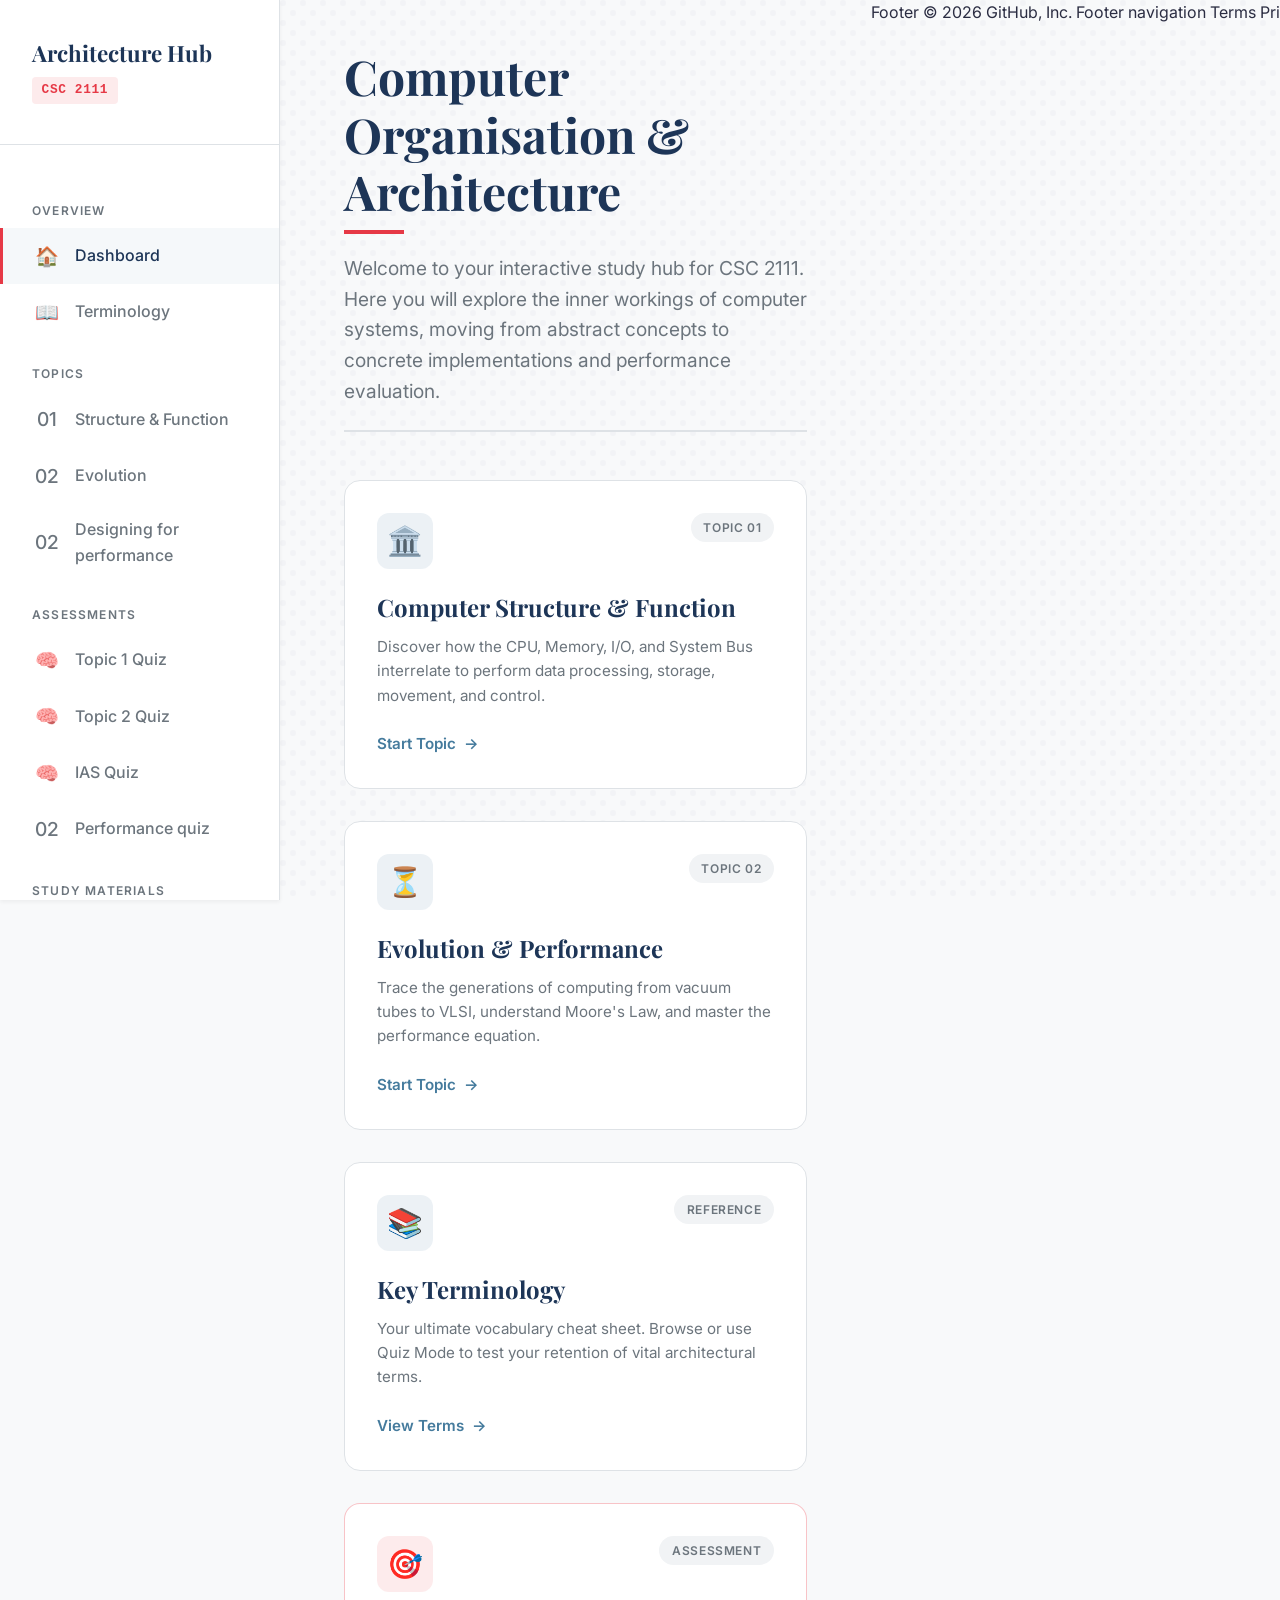
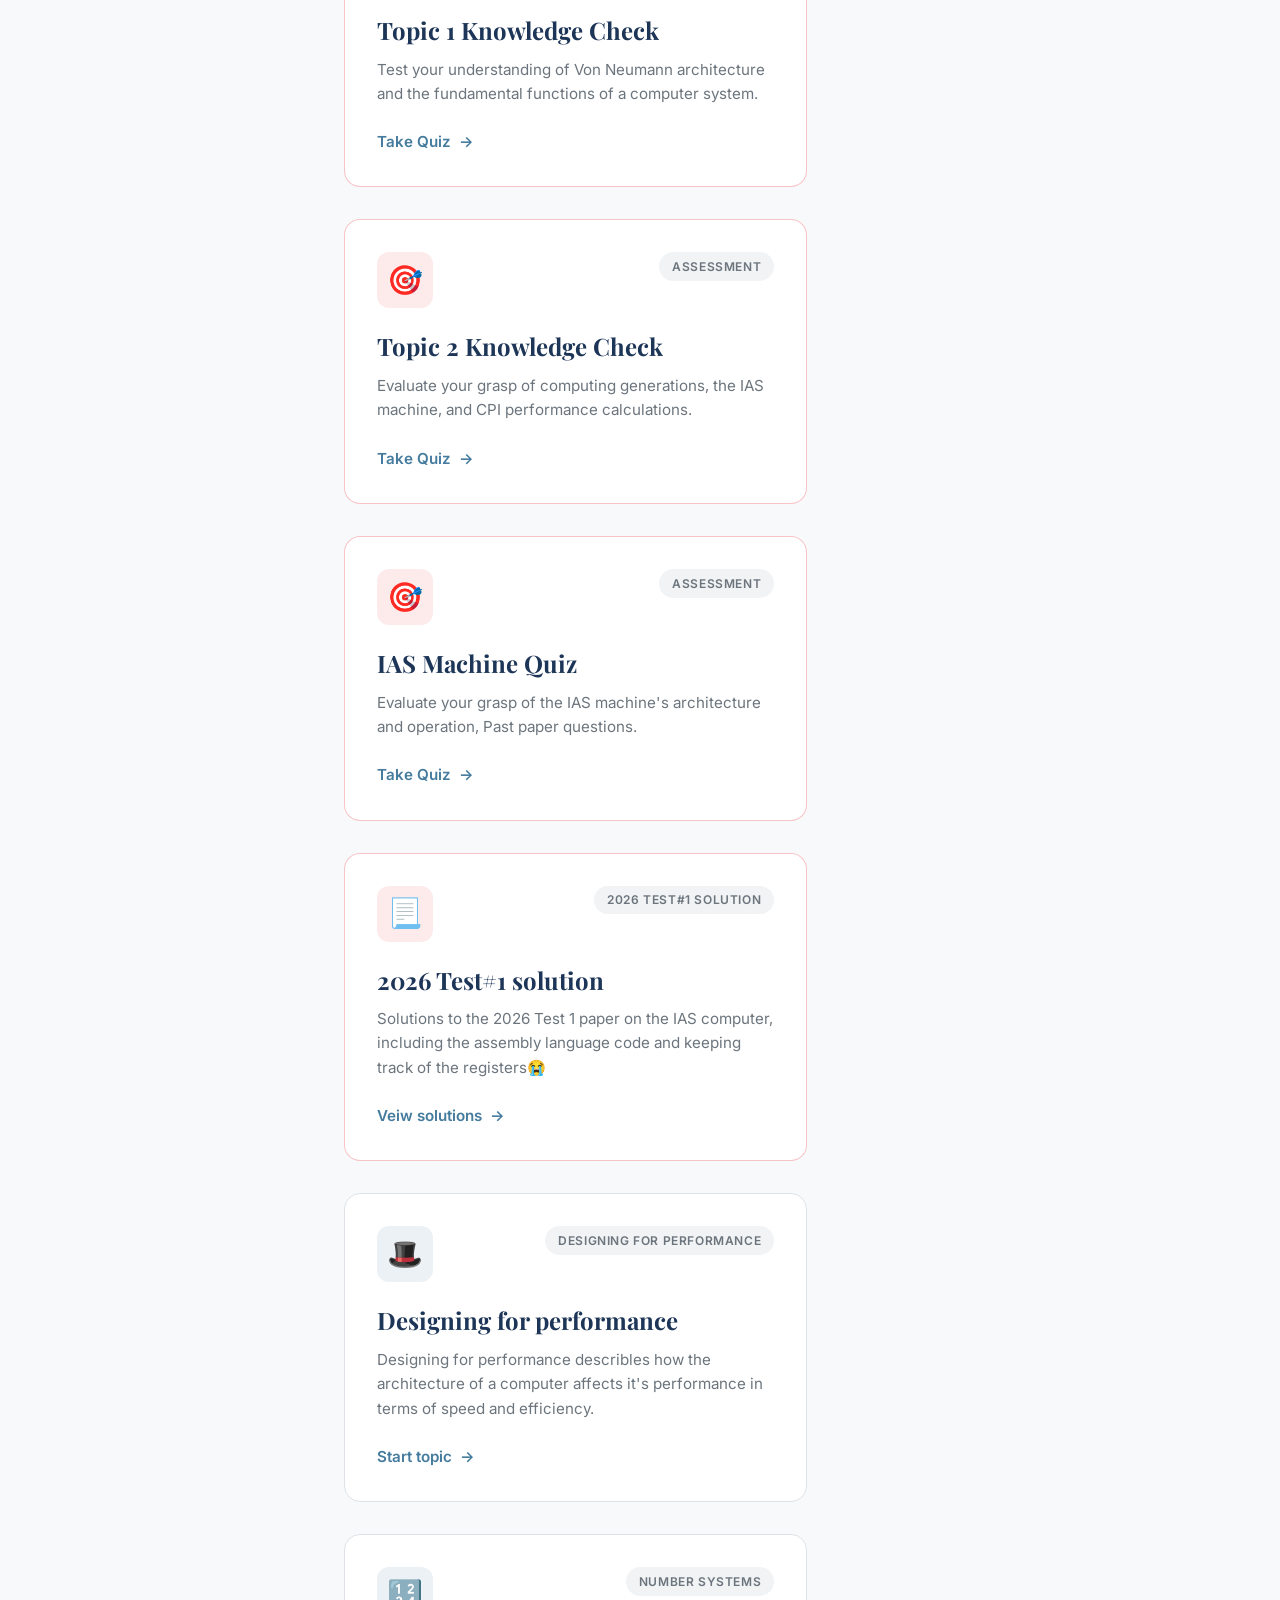
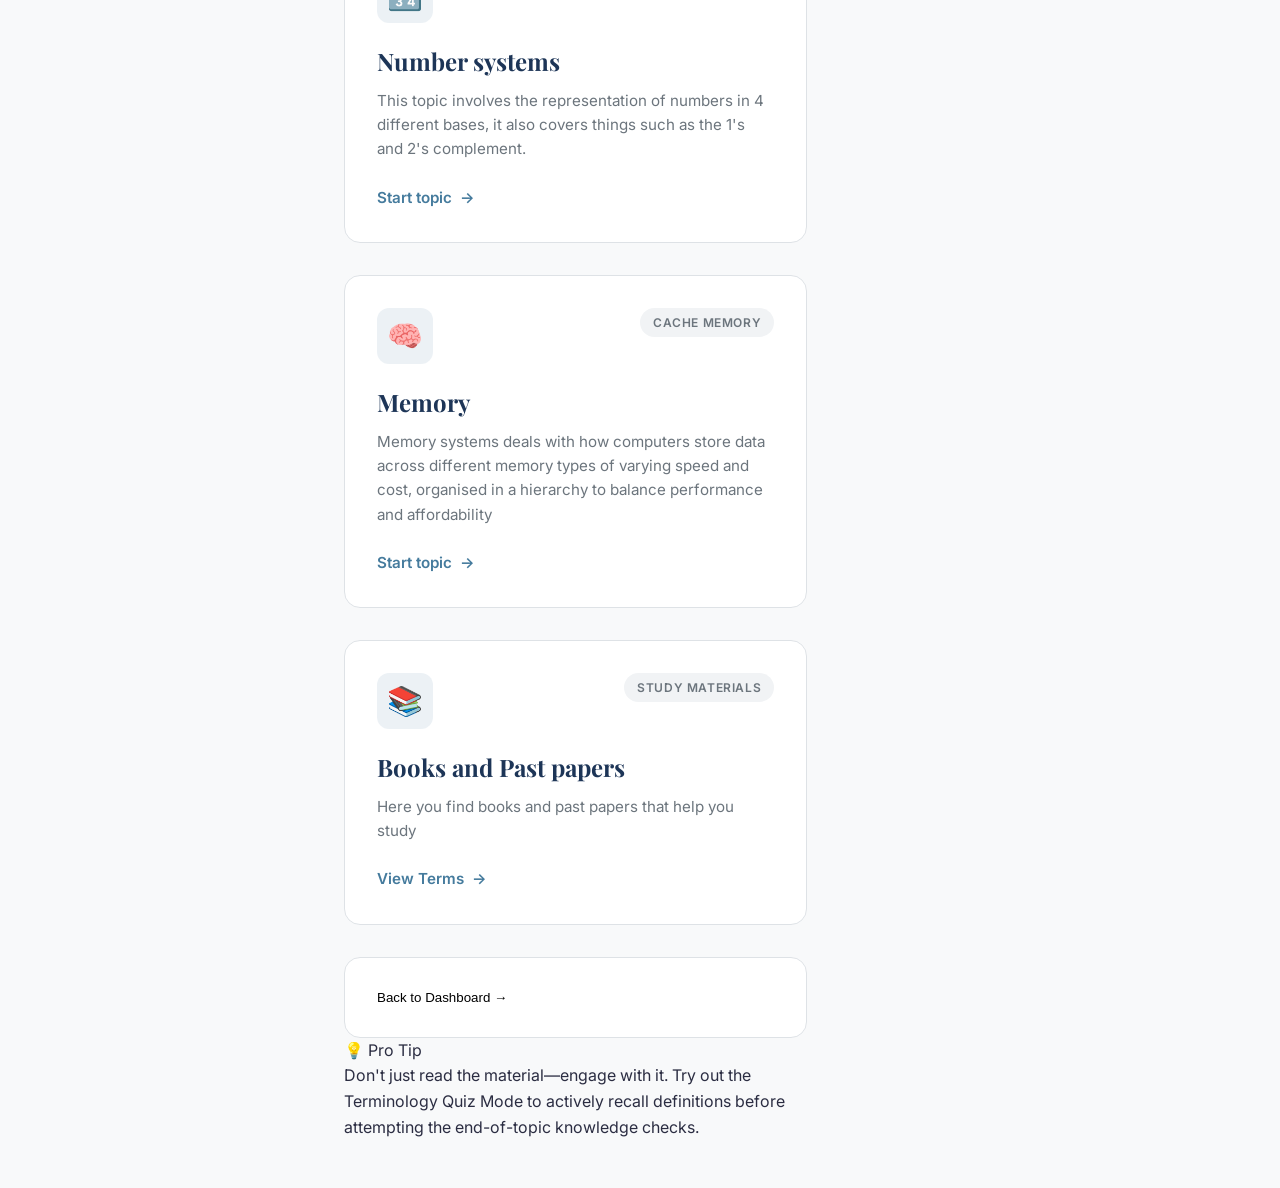
==== commit e1dd86c2: "Refactor index.html structure and content" ====
--- a/index.html
+++ b/index.html
@@ -1,161 +1,180 @@
-<!DOCTYPE html>
-<html data-theme="dark" lang="en">
-<head>
-    <meta charset="UTF-8">
-    <meta name="viewport" content="width=device-width, initial-scale=1.0">
-    <title>CSC 2111 - Computer Architecture Hub</title>
-    <link rel="stylesheet" href="styles.css">
-</head>
-<body>
+<!DOCTYPE html>	
+<html lang="en">	
+<head>	
+    <meta charset="UTF-8">	
+    <meta name="viewport" content="width=device-width, initial-scale=1.0">	
+    <title>CSC 2111 - Computer Architecture Hub</title>	
+    <link rel="stylesheet" href="styles.css">	
+</head>	
+<body>	
 
-    <!-- Sidebar Navigation 
-    <aside class="sidebar">
-        <div class="sidebar-header">
-            <h2>Architecture Hub</h2>
-            <span class="course-code">CSC 2111</span>
-        </div>
-        
-        <nav class="nav-menu">
-            <div class="nav-group-title">Overview</div>
-            <ul>
-                <li class="nav-item"><a href="index.html" class="nav-link active"><span class="nav-icon">🏠</span> Dashboard</a></li>
-                <li class="nav-item"><a href="terminology.html" class="nav-link"><span class="nav-icon">📖</span> Terminology</a></li>
-            </ul>
+    <!-- Sidebar Navigation -->	
+    <aside class="sidebar">	
+        <div class="sidebar-header">	
+            <h2>Architecture Hub</h2>	
+            <span class="course-code">CSC 2111</span>	
+        </div>	
 
-            <div class="nav-group-title">Topics</div>
-            <ul>
-                <li class="nav-item"><a href="topic1.html" class="nav-link"><span class="nav-icon">01</span> Structure & Function</a></li>
-                <li class="nav-item"><a href="topic2.html" class="nav-link"><span class="nav-icon">02</span> Evolution</a></li>
-            </ul>
-            <div class="nav-group-title">Assessments</div>
-            <ul>
-                <li class="nav-item"><a href="quiz_topic1.html" class="nav-link"><span class="nav-icon">🧠</span> Topic 1 Quiz</a></li>
-                <li class="nav-item"><a href="quiz_topic2.html" class="nav-link"><span class="nav-icon">🧠</span> Topic 2 Quiz</a></li>
-                <li class="nav-item"><a href="IAS_Quiz_CSC2111.html" class="nav-link"><span class="nav-icon">🧠</span> IAS Quiz</a></li>
-            </ul>
-            <div class="nav-group-title">Study Materials</div>
-            <ul>
-                <li class="nav-item"><a href="https://drive.google.com/drive/folders/1xwONuQDSrN_1rwHUkRajKrvDlfbT7kjL?usp=drive_link" class="nav-link"><span class="nav-icon">📝</span> Study Resources</a></li>
-            </ul>
-        </nav>
-    </aside>-->
+        <nav class="nav-menu">	
+            <div class="nav-group-title">Overview</div>	
+            <ul>	
+                <li class="nav-item"><a href="index.html" class="nav-link active"><span class="nav-icon">🏠</span> Dashboard</a></li>	
+                <li class="nav-item"><a href="csc2111_terminology.html" class="nav-link"><span class="nav-icon">📖</span> Terminology</a></li>	
+            </ul>	
 
-    <!-- Main Content -->
-    <section class="courses-section" id="courses">
-    <nav>
-        <button class="theme-toggle" onclick="toggleTheme()" aria-label="Toggle theme">
-            <div class="toggle-track">
-                <div class="toggle-thumb" id="toggleThumb">
-                     <!-- Moon / Sun icon swaps via JS -->
-                    <span id="toggleIcon">🌙</span>
-                </div>
-             </div>
-       </button>
-       
-    </nav>
-        <header class="page-header">
-            <h1 class="page-title">Computer Organisation & Architecture</h1>
-            <p class="page-description">
-                Welcome to your interactive study hub for CSC 2111. Here you will explore the inner workings of computer systems, moving from abstract concepts to concrete implementations and performance evaluation.
-            </p>
-        </header>
+            <div class="nav-group-title">Topics</div>	
+            <ul>	
+                <li class="nav-item"><a href="topic1.html" class="nav-link"><span class="nav-icon">01</span> Structure & Function</a></li>	
+                <li class="nav-item"><a href="topic2.html" class="nav-link"><span class="nav-icon">02</span> Evolution</a></li>	
+                <li class="nav-item"><a href="topic3_performance.html" class="nav-link"><span class="nav-icon">02</span> Designing for performance</a></li>	
+            </ul>	
+            <div class="nav-group-title">Assessments</div>	
+            <ul>	
+                <li class="nav-item"><a href="quiz_topic1.html" class="nav-link"><span class="nav-icon">🧠</span> Topic 1 Quiz</a></li>	
+                <li class="nav-item"><a href="quiz_topic2.html" class="nav-link"><span class="nav-icon">🧠</span> Topic 2 Quiz</a></li>	
+                <li class="nav-item"><a href="IAS_Quiz_CSC2111.html" class="nav-link"><span class="nav-icon">🧠</span> IAS Quiz</a></li>	
+                <li class="nav-item"><a href="topic3_performance.html" class="nav-link"><span class="nav-icon">02</span> Performance quiz</a></li>	
+            </ul>	
+            <div class="nav-group-title">Study Materials</div>	
+            <ul>	
+                <li class="nav-item"><a href="https://drive.google.com/drive/folders/1xwONuQDSrN_1rwHUkRajKrvDlfbT7kjL?usp=drive_link" class="nav-link"><span class="nav-icon">📝</span> Study Resources</a></li>	
+            </ul>	
+        </nav>	
+    </aside>	
 
-        <section class="dashboard-grid">
-            
-            <a href="topic1.html" class="card">
-                <div class="card-top">
-                    <div class="card-icon">🏛️</div>
-                    <span class="card-tag">Topic 01</span>
-                </div>
-                <h3 class="card-title">Computer Structure & Function</h3>
-                <p class="card-text">Discover how the CPU, Memory, I/O, and System Bus interrelate to perform data processing, storage, movement, and control.</p>
-                <div class="card-action">Start Topic</div>
-            </a>
+    <!-- Main Content -->	
+    <main class="main-content">	
+        <header class="page-header">	
+            <h1 class="page-title">Computer Organisation & Architecture</h1>	
+            <p class="page-description">	
+                Welcome to your interactive study hub for CSC 2111. Here you will explore the inner workings of computer systems, moving from abstract concepts to concrete implementations and performance evaluation.	
+            </p>	
+        </header>	
 
-            <a href="topic2.html" class="card">
-                <div class="card-top">
-                    <div class="card-icon">⏳</div>
-                    <span class="card-tag">Topic 02</span>
-                </div>
-                <h3 class="card-title">Evolution & Performance</h3>
-                <p class="card-text">Trace the generations of computing from vacuum tubes to VLSI, understand Moore's Law, and master the performance equation.</p>
-                <div class="card-action">Start Topic</div>
-            </a>
+        <section class="dashboard-grid">	
 
-            <a href="terminology.html" class="card">
-                <div class="card-top">
-                    <div class="card-icon">📚</div>
-                    <span class="card-tag">Reference</span>
-                </div>
-                <h3 class="card-title">Key Terminology</h3>
-                <p class="card-text">Your ultimate vocabulary cheat sheet. Browse or use Quiz Mode to test your retention of vital architectural terms.</p>
-                <div class="card-action">View Terms</div>
-            </a>
+            <a href="topic1.html" class="card">	
+                <div class="card-top">	
+                    <div class="card-icon">🏛️</div>	
+                    <span class="card-tag">Topic 01</span>	
+                </div>	
+                <h3 class="card-title">Computer Structure & Function</h3>	
+                <p class="card-text">Discover how the CPU, Memory, I/O, and System Bus interrelate to perform data processing, storage, movement, and control.</p>	
+                <div class="card-action">Start Topic</div>	
+            </a>	
 
-            <a href="quiz_topic1.html" class="card quiz-card">
-                <div class="card-top">
-                    <div class="card-icon">🎯</div>
-                    <span class="card-tag">Assessment</span>
-                </div>
-                <h3 class="card-title">Topic 1 Knowledge Check</h3>
-                <p class="card-text">Test your understanding of Von Neumann architecture and the fundamental functions of a computer system.</p>
-                <div class="card-action">Take Quiz</div>
-            </a>
+            <a href="topic2.html" class="card">	
+                <div class="card-top">	
+                    <div class="card-icon">⏳</div>	
+                    <span class="card-tag">Topic 02</span>	
+                </div>	
+                <h3 class="card-title">Evolution & Performance</h3>	
+                <p class="card-text">Trace the generations of computing from vacuum tubes to VLSI, understand Moore's Law, and master the performance equation.</p>	
+                <div class="card-action">Start Topic</div>	
+            </a>	
 
-            <a href="quiz_topic2.html" class="card quiz-card">
-                <div class="card-top">
-                    <div class="card-icon">🎯</div>
-                    <span class="card-tag">Assessment</span>
-                </div>
-                <h3 class="card-title">Topic 2 Knowledge Check</h3>
-                <p class="card-text">Evaluate your grasp of computing generations, the IAS machine, and CPI performance calculations.</p>
-                <div class="card-action">Take Quiz</div>
-            </a>
+            <a href="csc2111_terminology.html" class="card">	
+                <div class="card-top">	
+                    <div class="card-icon">📚</div>	
+                    <span class="card-tag">Reference</span>	
+                </div>	
+                <h3 class="card-title">Key Terminology</h3>	
+                <p class="card-text">Your ultimate vocabulary cheat sheet. Browse or use Quiz Mode to test your retention of vital architectural terms.</p>	
+                <div class="card-action">View Terms</div>	
+            </a>	
 
-            <a href="IAS_Quiz_CSC2111.html" class="card quiz-card">
-                <div class="card-top">
-                    <div class="card-icon">🎯</div>
-                    <span class="card-tag">Assessment</span>
-                </div>
-                <h3 class="card-title">IAS Machine Quiz</h3>
-                <p class="card-text">Evaluate your grasp of the IAS machine's architecture and operation, Past paper questions.</p>
-                <div class="card-action">Take Quiz</div>
-            </a>
+            <a href="quiz_topic1.html" class="card quiz-card">	
+                <div class="card-top">	
+                    <div class="card-icon">🎯</div>	
+                    <span class="card-tag">Assessment</span>	
+                </div>	
+                <h3 class="card-title">Topic 1 Knowledge Check</h3>	
+                <p class="card-text">Test your understanding of Von Neumann architecture and the fundamental functions of a computer system.</p>	
+                <div class="card-action">Take Quiz</div>	
+            </a>	
 
-            
+            <a href="quiz_topic2.html" class="card quiz-card">	
+                <div class="card-top">	
+                    <div class="card-icon">🎯</div>	
+                    <span class="card-tag">Assessment</span>	
+                </div>	
+                <h3 class="card-title">Topic 2 Knowledge Check</h3>	
+                <p class="card-text">Evaluate your grasp of computing generations, the IAS machine, and CPI performance calculations.</p>	
+                <div class="card-action">Take Quiz</div>	
+            </a>	
 
-        </section>
+            <a href="IAS_Quiz_CSC2111.html" class="card quiz-card">	
+                <div class="card-top">	
+                    <div class="card-icon">🎯</div>	
+                    <span class="card-tag">Assessment</span>	
+                </div>	
+                <h3 class="card-title">IAS Machine Quiz</h3>	
+                <p class="card-text">Evaluate your grasp of the IAS machine's architecture and operation, Past paper questions.</p>	
+                <div class="card-action">Take Quiz</div>	
+            </a>	
+             <a href="https://drive.google.com/file/d/1ZmFX_OS6eNRaTkZu0lhBbYvGMC4f3Sz4/view?usp=drive_link" class="card quiz-card">	
+                <div class="card-top">	
+                    <div class="card-icon">📃</div>	
+                    <span class="card-tag">2026 Test#1 solution</span>	
+                </div>	
+                <h3 class="card-title">2026 Test#1 solution</h3>	
+                <p class="card-text">Solutions to the 2026 Test 1 paper on the IAS computer, including the assembly language code and keeping track of the registers😭</p>	
+                <div class="card-action">Veiw solutions</div>	
+            </a>	
+             <a href="topic3_performance.html" class="card">	
+                <div class="card-top">	
+                    <div class="card-icon">🎩</div>	
+                    <span class="card-tag">Designing for performance</span>	
+                </div>	
+                <h3 class="card-title">Designing for performance</h3>	
+                <p class="card-text">Designing for performance describles how the architecture of a computer affects it's performance in terms of speed and efficiency.</p>	
+                <div class="card-action">Start topic</div>	
+            </a>	
+            <a href="number_systems_csc2111.html" class="card">	
+                <div class="card-top">	
+                    <div class="card-icon">🔢</div>	
+                    <span class="card-tag">Number systems </span>	
+                </div>	
+                <h3 class="card-title">Number systems</h3>	
+                <p class="card-text">This topic involves the representation of numbers in 4 different bases, it also covers things such as the 1's and 2's complement.</p>	
+                <div class="card-action">Start topic</div>	
+            </a>	
+            <a href="cache_memory_csc2111.html" class="card">	
+                <div class="card-top">	
+                    <div class="card-icon">🧠</div>	
+                    <span class="card-tag">Cache memory </span>	
+                </div>	
+                <h3 class="card-title">Memory</h3>	
+                <p class="card-text">Memory systems deals with how computers store data across different memory types of varying speed and cost, organised in a hierarchy to balance performance and affordability</p>	
+                <div class="card-action">Start topic</div>	
+            </a>	
 
-        <div class="callout">
-            <div class="callout-title">
-                <span class="callout-icon">💡</span> Pro Tip
-            </div>
-            <p>Don't just read the material—engage with it. Try out the Terminology Quiz Mode to actively recall definitions before attempting the end-of-topic knowledge checks.</p>
-        </div>
-    </section>
 
-    <script>
-        document.documentElement.setAttribute("data-theme", "dark")
-         (function() {
-    const saved = localStorage.getItem('elitehub-theme');
-    if (saved) {
-      document.documentElement.setAttribute('data-theme', saved);
-      document.getElementById('toggleIcon').textContent = saved === 'dark' ? '🌙' : '☀️';
-    }
-  })();
 
-  // ─── SCROLL REVEAL ───
-  const revealEls = document.querySelectorAll('.reveal');
-  const revealObserver = new IntersectionObserver((entries) => {
-    entries.forEach((entry) => {
-      if (entry.isIntersecting) {
-        entry.target.classList.add('visible');
-      }
-    });
-  }, { threshold: 0.1, rootMargin: '0px 0px -50px 0px' });
+            <a href="https://drive.google.com/drive/folders/1xwONuQDSrN_1rwHUkRajKrvDlfbT7kjL?usp=drive_link" class="card">	
+                <div class="card-top">	
+                    <div class="card-icon">📚</div>	
+                    <span class="card-tag">Study Materials </span>	
+                </div>	
+                <h3 class="card-title">Books and Past papers</h3>	
+                <p class="card-text">Here you find books and past papers that help you study</p>	
+                <div class="card-action">View Terms</div>	
+            </a>	
+            <button class="finish-btn" onclick="window.location.href='https://nicholaskambwela.github.io/EliteHub/'">Back to Dashboard →</button>	
+         </section>	
 
-  revealEls.forEach(el => revealObserver.observe(el));
-    </script>
+        <div class="callout">	
+            <div class="callout-title">	
+                <span class="callout-icon">💡</span> Pro Tip	
+            </div>	
+            <p>Don't just read the material—engage with it. Try out the Terminology Quiz Mode to actively recall definitions before attempting the end-of-topic knowledge checks.</p>	
+        </div>	
+    </main>	
 
-</body>
-</html>
+</body>	
+</html>	
+Footer
+© 2026 GitHub, Inc.
+Footer navigation
+Terms
+Pri
